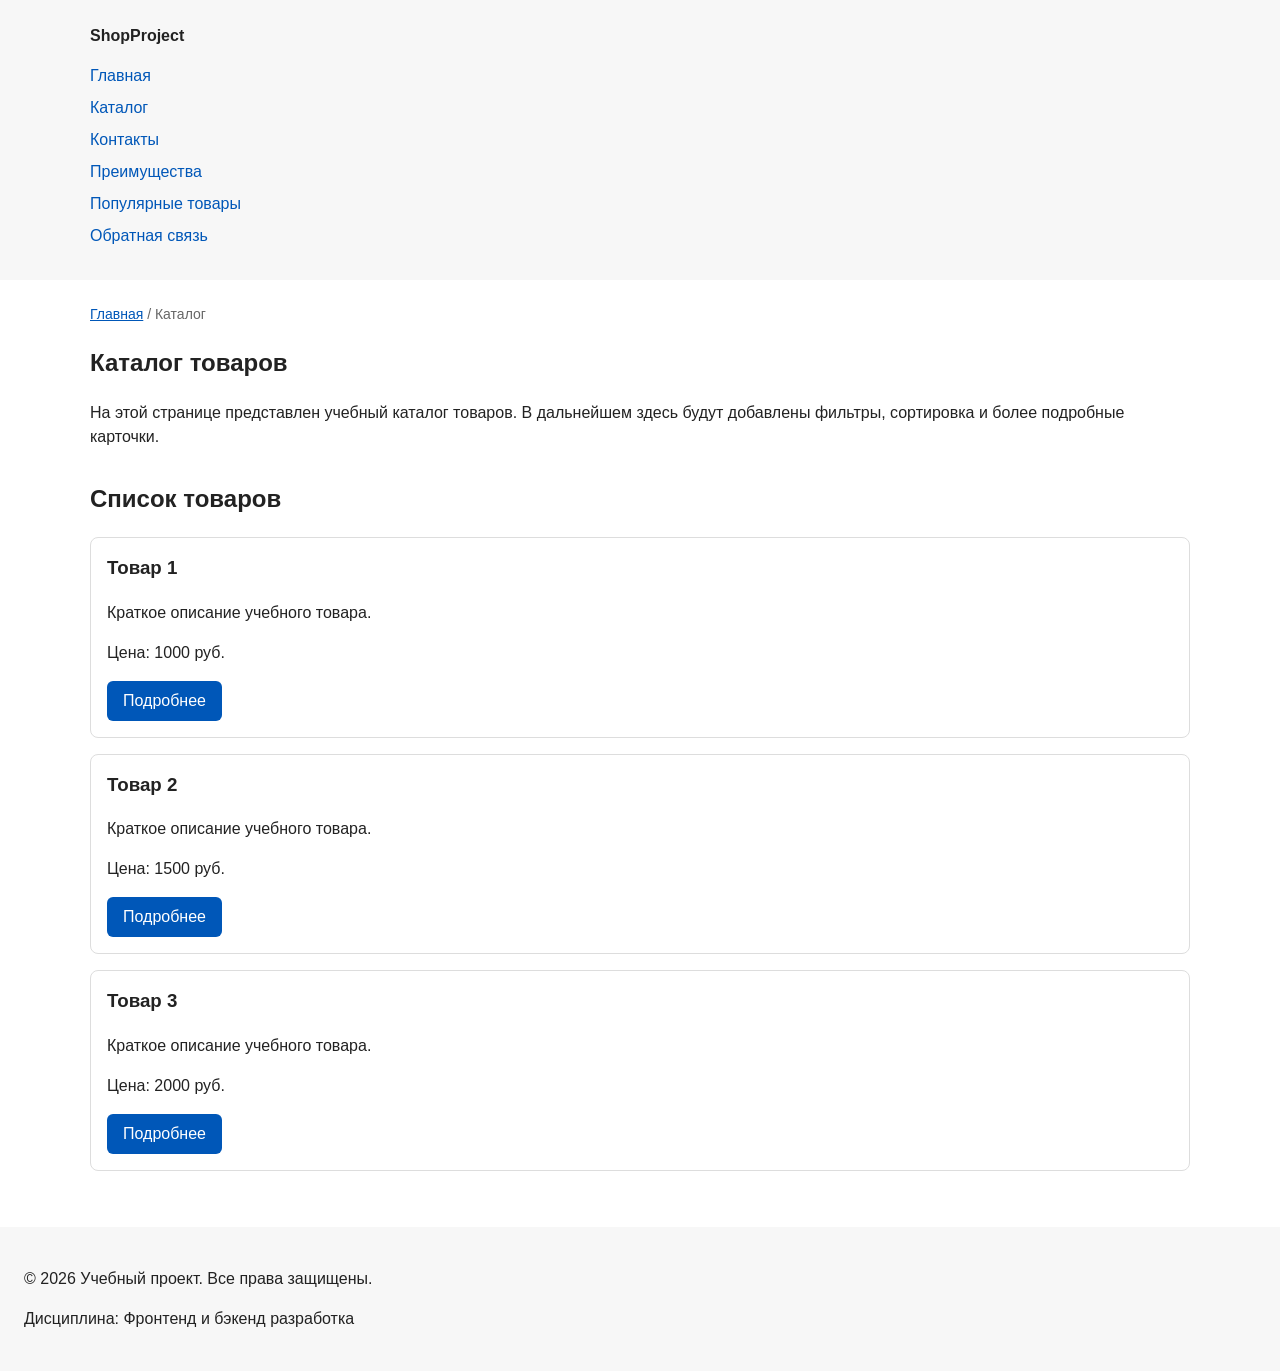
==== catalog.html @ 3d471da5 "fix: add catalog, contacts pages and breadcrumb styles" ====
<!DOCTYPE html>
<html lang="ru">
<head>
  <meta charset="UTF-8">
  <meta name="viewport" content="width=device-width, initial-scale=1.0">
  <meta name="description" content="Каталог товаров учебного интернет-магазина.">
  <title>Каталог товаров — Учебный интернет-магазин</title>
  <link rel="stylesheet" href="css/style.css">
</head>
<body>

  <header>
    <div class="site-header">
      <a class="site-logo" href="index.html">ShopProject</a>

      <nav class="site-nav" aria-label="Основная навигация">
        <ul class="site-nav__list">
          <li><a href="index.html">Главная</a></li>
          <li><a href="catalog.html">Каталог</a></li>
          <li><a href="contacts.html">Контакты</a></li>
          <li><a href="index.html#advantages">Преимущества</a></li>
          <li><a href="index.html#popular">Популярные товары</a></li>
          <li><a href="index.html#contacts">Обратная связь</a></li>
        </ul>
      </nav>
    </div>
  </header>

  <main>
    <!-- Хлебные крошки: путь от главной до текущей страницы -->
    <nav class="breadcrumbs" aria-label="Хлебные крошки">
      <a href="index.html">Главная</a>
      <span>Каталог</span>
    </nav>

    <section class="section">
      <h1>Каталог товаров</h1>
      <p>
        На этой странице представлен учебный каталог товаров.
        В дальнейшем здесь будут добавлены фильтры, сортировка и более
        подробные карточки.
      </p>
    </section>

    <section class="section">
      <h2>Список товаров</h2>

      <article class="product-card">
        <h3>Товар 1</h3>
        <p>Краткое описание учебного товара.</p>
        <p>Цена: 1000 руб.</p>
        <a class="button" href="index.html#popular">Подробнее</a>
      </article>

      <article class="product-card">
        <h3>Товар 2</h3>
        <p>Краткое описание учебного товара.</p>
        <p>Цена: 1500 руб.</p>
        <a class="button" href="index.html#popular">Подробнее</a>
      </article>

      <article class="product-card">
        <h3>Товар 3</h3>
        <p>Краткое описание учебного товара.</p>
        <p>Цена: 2000 руб.</p>
        <a class="button" href="index.html#popular">Подробнее</a>
      </article>
    </section>
  </main>

  <footer>
    <p>&copy; 2026 Учебный проект. Все права защищены.</p>
    <p>Дисциплина: Фронтенд и бэкенд разработка</p>
  </footer>

</body>
</html>
---- css/style.css ----
/* ===============================
   1. Переменные проекта
   =============================== */

/*
  :root — корневой элемент страницы (html).
  Здесь храним все значения, которые повторяются в проекте.
  Чтобы поменять, например, основной цвет сайта,
  достаточно изменить одну строку здесь.
*/
:root {
  /* Основные цвета проекта */
  --color-bg: #ffffff;
  --color-text: #222222;
  --color-muted: #666666;
  --color-primary: #0057b8;
  --color-primary-dark: #003f86;
  --color-border: #dddddd;
  --color-surface: #f7f7f7;
  --color-surface-accent: #eef5ff;
  --color-danger: #b00020;
  --color-success: #168a2f;
  --color-success-bg: #eefaf0;
  --color-white: #ffffff;

  /* Отступы */
  --space-xs: 4px;
  --space-sm: 8px;
  --space-md: 16px;
  --space-lg: 24px;
  --space-xl: 32px;

  /* Скругления */
  --radius-sm: 6px;
  --radius-md: 8px;
  --radius-lg: 12px;

  /* Размеры */
  --container-width: 1100px;
}


/* ===============================
   2. Базовые стили
   =============================== */

/*
  Плавная прокрутка при переходе по якорным ссылкам.
*/
html {
  scroll-behavior: smooth;
}

/*
  border-box: width включает content, padding и border.
*/
* {
  box-sizing: border-box;
}

/*
  Убираем стандартный отступ браузера у body
  и задаём общие стили текста через переменные.
*/
body {
  margin: 0;
  font-family: Arial, sans-serif;
  line-height: 1.5;
  color: var(--color-text);
  background-color: var(--color-bg);
}

/*
  Внутренние отступы для основных областей страницы.
*/
header,
main,
footer {
  padding: var(--space-lg);
}

/*
  Шапка и подвал — нейтральный фон.
*/
header {
  background-color: var(--color-surface);
}

footer {
  background-color: var(--color-surface);
}


/* ===============================
   3. Общие элементы интерфейса
   =============================== */

/*
  Ссылки: базовый цвет, наведение и видимый фокус с клавиатуры.
*/
a {
  color: var(--color-primary);
}

a:hover {
  color: var(--color-primary-dark);
}

a:focus-visible {
  outline: 2px solid var(--color-primary);
  outline-offset: 3px;
}

/*
  :target — элемент, к которому перешли по якорю (например, #popular).
  Пунктирная рамка показывает, куда именно попал пользователь.
*/
:target {
  outline: 2px dashed var(--color-primary);
  outline-offset: 4px;
}

/*
  Кнопка. Класс .button можно повесить и на <a>, и на <button>.
*/
.button {
  display: inline-block;
  padding: var(--space-sm) var(--space-md);
  color: var(--color-white);
  background-color: var(--color-primary);
  text-decoration: none;
  border: none;
  border-radius: var(--radius-sm);
  font: inherit;
  cursor: pointer;
}

/*
  При наведении затемняем фон.
  color повторяем специально: иначе правило a:hover
  перекрасило бы текст ссылки-кнопки в тёмно-синий.
*/
.button:hover {
  color: var(--color-white);
  background-color: var(--color-primary-dark);
}

.button:focus-visible {
  outline: 2px solid var(--color-primary);
  outline-offset: 3px;
}

/*
  Отключённая кнопка: приглушённая, курсор «запрещено».
*/
.button:disabled,
button:disabled {
  opacity: 0.6;
  cursor: not-allowed;
}


/* ===============================
   4. Компоненты страницы
   =============================== */

/* --- Шапка и навигация --- */

/*
  Ограничиваем ширину содержимого шапки и центрируем его.
*/
.site-header {
  max-width: var(--container-width);
  margin: 0 auto;
}

/*
  Текстовый логотип.
*/
.site-logo {
  font-weight: bold;
  text-decoration: none;
  color: var(--color-text);
}

/*
  Убираем стандартные отступы и маркеры списка навигации.
*/
.site-nav__list {
  padding: 0;
  margin: var(--space-md) 0 0;
  list-style: none;
}

/*
  Расстояние между пунктами меню.
*/
.site-nav__list li {
  margin-bottom: var(--space-sm);
}

/*
  Ссылки меню.
*/
.site-nav__list a {
  color: var(--color-primary);
  text-decoration: none;
}

/*
  При наведении подчёркиваем ссылку меню.
*/
.site-nav__list a:hover {
  text-decoration: underline;
}

/* --- Хлебные крошки --- */

/*
  Дополнительная навигация: показывает путь «Главная / Каталог».
*/
.breadcrumbs {
  max-width: var(--container-width);
  margin: 0 auto var(--space-md);
  font-size: 14px;
  color: var(--color-muted);
}

.breadcrumbs a {
  color: var(--color-primary);
}

/*
  Перед названием текущей страницы выводим разделитель « / ».
*/
.breadcrumbs span::before {
  content: " / ";
  color: var(--color-muted);
}

/* --- Hero и секции --- */

/*
  Hero-блок — первый крупный блок страницы.
*/
.hero {
  max-width: var(--container-width);
  margin: 0 auto var(--space-xl);
  padding: var(--space-xl) var(--space-lg);
  background-color: var(--color-surface-accent);
  border-radius: var(--radius-lg);
}

/*
  Общий класс для разделов страницы.
*/
.section {
  max-width: var(--container-width);
  margin: 0 auto var(--space-xl);
}

.section h2 {
  margin-top: 0;
}

/* --- Карточки товаров --- */

/*
  Карточка товара — самостоятельный блок.
*/
.product-card {
  margin-bottom: var(--space-md);
  padding: var(--space-md);
  border: 1px solid var(--color-border);
  border-radius: var(--radius-md);
  background-color: var(--color-bg);
}

/*
  При наведении подсвечиваем рамку карточки.
*/
.product-card:hover {
  border-color: var(--color-primary);
}

.product-card h3 {
  margin-top: 0;
}

/* --- Дополнительный блок --- */

.aside-info {
  max-width: var(--container-width);
  margin: 0 auto var(--space-xl);
  padding: var(--space-md);
  border-left: 4px solid var(--color-primary);
  background-color: var(--color-surface);
}


/* ===============================
   5. Форма и модальное окно
   =============================== */

/*
  Модальное окно.
*/
.order-dialog {
  width: min(100% - 32px, 560px);
  padding: var(--space-lg);
  border: none;
  border-radius: var(--radius-lg);
}

/*
  Затемнение фона за модальным окном.
*/
.order-dialog::backdrop {
  background-color: rgba(0, 0, 0, 0.5);
}

/*
  Блок одного поля формы.
*/
.form-field {
  margin-bottom: var(--space-md);
}

.form-field label {
  display: block;
  margin-bottom: var(--space-xs);
}

/*
  Основные поля формы.
*/
.form-field input,
.form-field select,
.form-field textarea {
  width: 100%;
  padding: 10px 12px;
  border: 1px solid var(--color-border);
  border-radius: var(--radius-sm);
  font: inherit;
}

/*
  Checkbox не должен занимать всю ширину.
*/
.form-field input[type="checkbox"] {
  width: auto;
}

/*
  Подсказка под полем.
*/
.form-field small {
  display: block;
  margin-top: var(--space-xs);
  color: var(--color-muted);
}

/*
  Наведение на поле формы.
*/
.form-field input:hover,
.form-field select:hover,
.form-field textarea:hover {
  border-color: var(--color-primary);
}

/*
  Видимый фокус для клавиатурной навигации.
*/
.form-field input:focus-visible,
.form-field select:focus-visible,
.form-field textarea:focus-visible,
.form-actions button:focus-visible {
  outline: 2px solid var(--color-primary);
  outline-offset: 3px;
}

/*
  Подсветка ошибочных полей.
  Атрибут aria-invalid добавляет JavaScript из практики №3.
  Селектор начинается с .form-field, чтобы он был «сильнее»
  правила .form-field input, которое задаёт обычную серую рамку.
*/
.form-field [aria-invalid="true"] {
  border-color: var(--color-danger);
}

/*
  Кнопки формы.
*/
.form-actions {
  display: flex;
  gap: var(--space-md);
  margin-top: var(--space-lg);
}

/*
  Общий вид кнопок формы: обводка в основном цвете.
*/
.form-actions button {
  padding: var(--space-sm) var(--space-md);
  color: var(--color-primary);
  background-color: var(--color-white);
  border: 1px solid var(--color-primary);
  border-radius: var(--radius-sm);
  font: inherit;
  cursor: pointer;
}

.form-actions button:hover {
  background-color: var(--color-surface-accent);
}

/*
  Главная кнопка «Отправить заявку» — залитая.
*/
.form-actions button[type="submit"] {
  color: var(--color-white);
  background-color: var(--color-primary);
}

.form-actions button[type="submit"]:hover {
  background-color: var(--color-primary-dark);
}

/*
  Сообщение об успешной отправке.
*/
.success-message {
  max-width: var(--container-width);
  margin: var(--space-lg) auto;
  padding: var(--space-md);
  border-left: 4px solid var(--color-success);
  background-color: var(--color-success-bg);
}
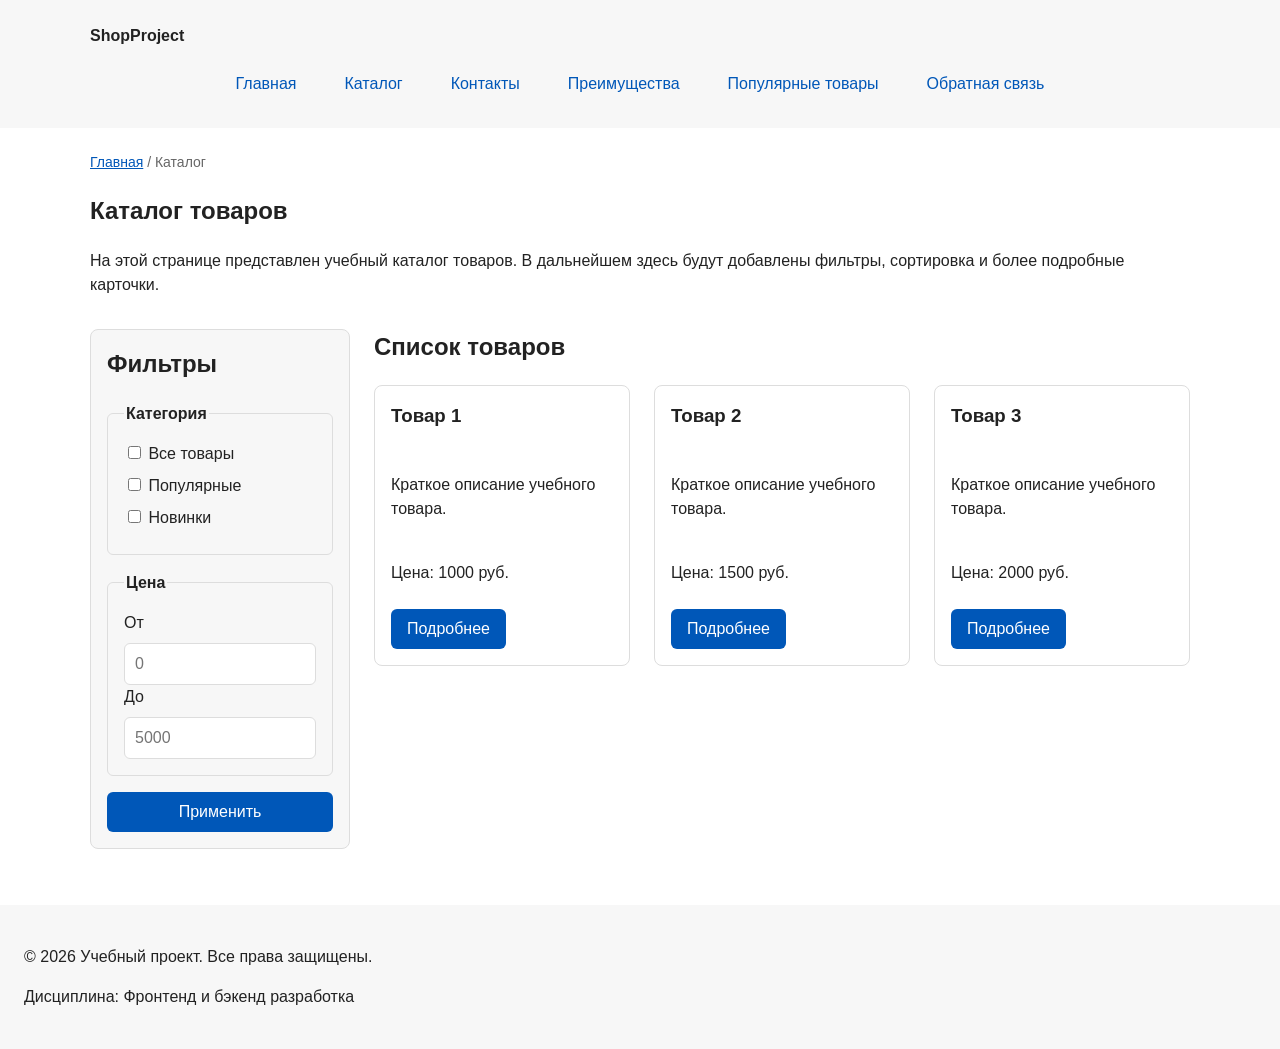
==== commit 6184e10f: "feat: add flex navigation and grid catalog layout" ====
--- a/catalog.html
+++ b/catalog.html
@@ -42,29 +42,66 @@
       </p>
     </section>
 
-    <section class="section">
-      <h2>Список товаров</h2>
+    <!-- Сетка страницы каталога: фильтры слева, товары справа -->
+    <section class="catalog-layout">
+      <aside class="catalog-filters">
+        <h2>Фильтры</h2>
 
-      <article class="product-card">
-        <h3>Товар 1</h3>
-        <p>Краткое описание учебного товара.</p>
-        <p>Цена: 1000 руб.</p>
-        <a class="button" href="index.html#popular">Подробнее</a>
-      </article>
+        <form class="filters-form" action="#" method="get">
+          <fieldset>
+            <legend>Категория</legend>
+            <label>
+              <input type="checkbox" name="category" value="all">
+              Все товары
+            </label>
+            <label>
+              <input type="checkbox" name="category" value="popular">
+              Популярные
+            </label>
+            <label>
+              <input type="checkbox" name="category" value="new">
+              Новинки
+            </label>
+          </fieldset>
 
-      <article class="product-card">
-        <h3>Товар 2</h3>
-        <p>Краткое описание учебного товара.</p>
-        <p>Цена: 1500 руб.</p>
-        <a class="button" href="index.html#popular">Подробнее</a>
-      </article>
+          <fieldset>
+            <legend>Цена</legend>
+            <label for="price-from">От</label>
+            <input id="price-from" name="price-from" type="number" min="0" placeholder="0">
+            <label for="price-to">До</label>
+            <input id="price-to" name="price-to" type="number" min="0" placeholder="5000">
+          </fieldset>
 
-      <article class="product-card">
-        <h3>Товар 3</h3>
-        <p>Краткое описание учебного товара.</p>
-        <p>Цена: 2000 руб.</p>
-        <a class="button" href="index.html#popular">Подробнее</a>
-      </article>
+          <button class="button" type="submit">Применить</button>
+        </form>
+      </aside>
+
+      <section class="catalog-products">
+        <h2>Список товаров</h2>
+
+        <div class="products-grid">
+          <article class="product-card">
+            <h3>Товар 1</h3>
+            <p>Краткое описание учебного товара.</p>
+            <p>Цена: 1000 руб.</p>
+            <a class="button" href="index.html#popular">Подробнее</a>
+          </article>
+
+          <article class="product-card">
+            <h3>Товар 2</h3>
+            <p>Краткое описание учебного товара.</p>
+            <p>Цена: 1500 руб.</p>
+            <a class="button" href="index.html#popular">Подробнее</a>
+          </article>
+
+          <article class="product-card">
+            <h3>Товар 3</h3>
+            <p>Краткое описание учебного товара.</p>
+            <p>Цена: 2000 руб.</p>
+            <a class="button" href="index.html#popular">Подробнее</a>
+          </article>
+        </div>
+      </section>
     </section>
   </main>
 
--- a/css/style.css
+++ b/css/style.css
@@ -184,34 +184,42 @@
 }
 
 /*
-  Убираем стандартные отступы и маркеры списка навигации.
+  Меню — flex-контейнер: пункты выстраиваются в строку.
+  flex-wrap: wrap — если пункты не помещаются, они переносятся.
+  justify-content: center — выравнивание по центру по горизонтали.
+  align-items: center — выравнивание по центру по вертикали.
+  gap — одинаковое расстояние между пунктами.
 */
 .site-nav__list {
+  display: flex;
+  flex-wrap: wrap;
+  justify-content: center;
+  align-items: center;
+  gap: var(--space-md);
   padding: 0;
   margin: var(--space-md) 0 0;
   list-style: none;
 }
 
 /*
-  Расстояние между пунктами меню.
-*/
-.site-nav__list li {
-  margin-bottom: var(--space-sm);
-}
-
-/*
   Ссылки меню.
+  inline-block позволяет задать ссылке внутренние отступы,
+  поэтому кликабельная область становится больше.
 */
 .site-nav__list a {
+  display: inline-block;
+  padding: var(--space-sm) var(--space-md);
   color: var(--color-primary);
   text-decoration: none;
-}
-
-/*
-  При наведении подчёркиваем ссылку меню.
+  border-radius: var(--radius-sm);
+}
+
+/*
+  При наведении ссылка «заливается» основным цветом.
 */
 .site-nav__list a:hover {
-  text-decoration: underline;
+  color: var(--color-white);
+  background-color: var(--color-primary);
 }
 
 /* --- Хлебные крошки --- */
@@ -266,10 +274,27 @@
 /* --- Карточки товаров --- */
 
 /*
+  Сетка карточек товаров.
+  repeat(3, 1fr) — три колонки одинаковой ширины.
+  gap — расстояние между карточками и по горизонтали, и по вертикали.
+*/
+.products-grid {
+  display: grid;
+  grid-template-columns: repeat(3, 1fr);
+  gap: var(--space-lg);
+}
+
+/*
   Карточка товара — самостоятельный блок.
+  Внутри неё Flexbox в колонку: заголовок, описание, цена, кнопка
+  идут сверху вниз с одинаковым расстоянием gap.
+  margin-bottom: 0 — отступы между карточками теперь задаёт gap сетки.
 */
 .product-card {
-  margin-bottom: var(--space-md);
+  display: flex;
+  flex-direction: column;
+  gap: var(--space-sm);
+  margin-bottom: 0;
   padding: var(--space-md);
   border: 1px solid var(--color-border);
   border-radius: var(--radius-md);
@@ -285,6 +310,97 @@
 
 .product-card h3 {
   margin-top: 0;
+}
+
+/*
+  margin-top: auto прижимает кнопку к низу карточки,
+  поэтому кнопки во всех карточках стоят на одной линии.
+  align-self: flex-start — кнопка не растягивается на всю ширину.
+*/
+.product-card .button {
+  margin-top: auto;
+  align-self: flex-start;
+}
+
+/* --- Страница каталога: фильтры + товары --- */
+
+/*
+  Сетка страницы каталога из двух колонок:
+  260px под фильтры и 1fr (всё остальное место) под товары.
+  grid-template-areas даёт колонкам имена filters и products.
+*/
+.catalog-layout {
+  max-width: var(--container-width);
+  margin: 0 auto var(--space-xl);
+  display: grid;
+  grid-template-columns: 260px 1fr;
+  grid-template-areas: "filters products";
+  gap: var(--space-lg);
+}
+
+/*
+  Боковой блок фильтров ставим в область filters.
+*/
+.catalog-filters {
+  grid-area: filters;
+  padding: var(--space-md);
+  border: 1px solid var(--color-border);
+  border-radius: var(--radius-md);
+  background-color: var(--color-surface);
+}
+
+/*
+  Список товаров ставим в область products.
+*/
+.catalog-products {
+  grid-area: products;
+}
+
+/*
+  Убираем лишний верхний отступ у заголовков колонок каталога,
+  чтобы «Фильтры» и «Список товаров» стояли на одной высоте.
+*/
+.catalog-filters h2,
+.catalog-products h2 {
+  margin-top: 0;
+}
+
+/*
+  Форма фильтров: группы полей друг под другом с расстоянием gap.
+*/
+.filters-form {
+  display: grid;
+  gap: var(--space-md);
+}
+
+/*
+  fieldset — рамка вокруг группы связанных полей.
+*/
+.filters-form fieldset {
+  margin: 0;
+  padding: var(--space-md);
+  border: 1px solid var(--color-border);
+  border-radius: var(--radius-sm);
+}
+
+/*
+  legend — заголовок группы полей.
+*/
+.filters-form legend {
+  font-weight: 700;
+}
+
+.filters-form label {
+  display: block;
+  margin-bottom: var(--space-sm);
+}
+
+.filters-form input[type="number"] {
+  width: 100%;
+  padding: 8px 10px;
+  border: 1px solid var(--color-border);
+  border-radius: var(--radius-sm);
+  font: inherit;
 }
 
 /* --- Дополнительный блок --- */
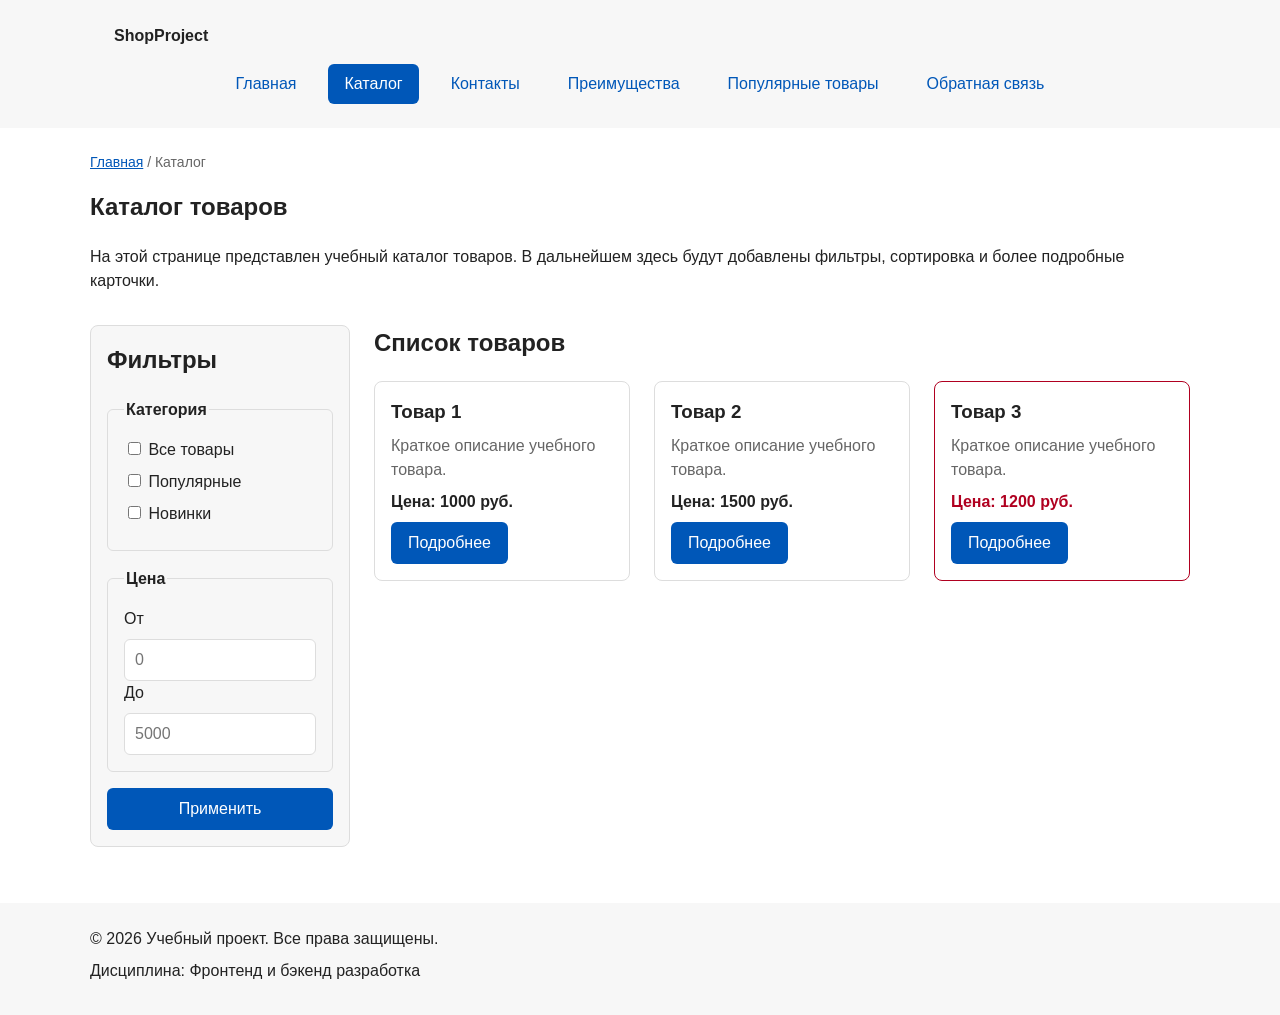
==== commit 3da6d4a8: "refactor: apply BEM naming to CSS classes" ====
--- a/catalog.html
+++ b/catalog.html
@@ -9,18 +9,18 @@
 </head>
 <body>
 
-  <header>
-    <div class="site-header">
-      <a class="site-logo" href="index.html">ShopProject</a>
+  <header class="site-header">
+    <div class="site-header__inner">
+      <a class="site-header__logo" href="index.html">ShopProject</a>
 
       <nav class="site-nav" aria-label="Основная навигация">
         <ul class="site-nav__list">
-          <li><a href="index.html">Главная</a></li>
-          <li><a href="catalog.html">Каталог</a></li>
-          <li><a href="contacts.html">Контакты</a></li>
-          <li><a href="index.html#advantages">Преимущества</a></li>
-          <li><a href="index.html#popular">Популярные товары</a></li>
-          <li><a href="index.html#contacts">Обратная связь</a></li>
+          <li class="site-nav__item"><a class="site-nav__link" href="index.html">Главная</a></li>
+          <li class="site-nav__item"><a class="site-nav__link site-nav__link--active" href="catalog.html" aria-current="page">Каталог</a></li>
+          <li class="site-nav__item"><a class="site-nav__link" href="contacts.html">Контакты</a></li>
+          <li class="site-nav__item"><a class="site-nav__link" href="index.html#advantages">Преимущества</a></li>
+          <li class="site-nav__item"><a class="site-nav__link" href="index.html#popular">Популярные товары</a></li>
+          <li class="site-nav__item"><a class="site-nav__link" href="index.html#contacts">Обратная связь</a></li>
         </ul>
       </nav>
     </div>
@@ -29,13 +29,13 @@
   <main>
     <!-- Хлебные крошки: путь от главной до текущей страницы -->
     <nav class="breadcrumbs" aria-label="Хлебные крошки">
-      <a href="index.html">Главная</a>
-      <span>Каталог</span>
+      <a class="breadcrumbs__link" href="index.html">Главная</a>
+      <span class="breadcrumbs__current">Каталог</span>
     </nav>
 
     <section class="section">
-      <h1>Каталог товаров</h1>
-      <p>
+      <h1 class="section__title">Каталог товаров</h1>
+      <p class="section__text">
         На этой странице представлен учебный каталог товаров.
         В дальнейшем здесь будут добавлены фильтры, сортировка и более
         подробные карточки.
@@ -45,70 +45,71 @@
     <!-- Сетка страницы каталога: фильтры слева, товары справа -->
     <section class="catalog-layout">
       <aside class="catalog-filters">
-        <h2>Фильтры</h2>
+        <h2 class="catalog-filters__title">Фильтры</h2>
 
         <form class="filters-form" action="#" method="get">
-          <fieldset>
-            <legend>Категория</legend>
-            <label>
+          <fieldset class="filters-form__group">
+            <legend class="filters-form__legend">Категория</legend>
+            <label class="filters-form__label">
               <input type="checkbox" name="category" value="all">
               Все товары
             </label>
-            <label>
+            <label class="filters-form__label">
               <input type="checkbox" name="category" value="popular">
               Популярные
             </label>
-            <label>
+            <label class="filters-form__label">
               <input type="checkbox" name="category" value="new">
               Новинки
             </label>
           </fieldset>
 
-          <fieldset>
-            <legend>Цена</legend>
-            <label for="price-from">От</label>
-            <input id="price-from" name="price-from" type="number" min="0" placeholder="0">
-            <label for="price-to">До</label>
-            <input id="price-to" name="price-to" type="number" min="0" placeholder="5000">
+          <fieldset class="filters-form__group">
+            <legend class="filters-form__legend">Цена</legend>
+            <label class="filters-form__label" for="price-from">От</label>
+            <input class="filters-form__input" id="price-from" name="price-from" type="number" min="0" placeholder="0">
+            <label class="filters-form__label" for="price-to">До</label>
+            <input class="filters-form__input" id="price-to" name="price-to" type="number" min="0" placeholder="5000">
           </fieldset>
 
-          <button class="button" type="submit">Применить</button>
+          <button class="button button--primary" type="submit">Применить</button>
         </form>
       </aside>
 
       <section class="catalog-products">
-        <h2>Список товаров</h2>
+        <h2 class="catalog-products__title">Список товаров</h2>
 
         <div class="products-grid">
           <article class="product-card">
-            <h3>Товар 1</h3>
-            <p>Краткое описание учебного товара.</p>
-            <p>Цена: 1000 руб.</p>
-            <a class="button" href="index.html#popular">Подробнее</a>
+            <h3 class="product-card__title">Товар 1</h3>
+            <p class="product-card__description">Краткое описание учебного товара.</p>
+            <p class="product-card__price">Цена: 1000 руб.</p>
+            <a class="button button--primary product-card__button" href="index.html#popular">Подробнее</a>
           </article>
 
           <article class="product-card">
-            <h3>Товар 2</h3>
-            <p>Краткое описание учебного товара.</p>
-            <p>Цена: 1500 руб.</p>
-            <a class="button" href="index.html#popular">Подробнее</a>
+            <h3 class="product-card__title">Товар 2</h3>
+            <p class="product-card__description">Краткое описание учебного товара.</p>
+            <p class="product-card__price">Цена: 1500 руб.</p>
+            <a class="button button--primary product-card__button" href="index.html#popular">Подробнее</a>
           </article>
 
-          <article class="product-card">
-            <h3>Товар 3</h3>
-            <p>Краткое описание учебного товара.</p>
-            <p>Цена: 2000 руб.</p>
-            <a class="button" href="index.html#popular">Подробнее</a>
+          <article class="product-card product-card--discount">
+            <h3 class="product-card__title">Товар 3</h3>
+            <p class="product-card__description">Краткое описание учебного товара.</p>
+            <p class="product-card__price">Цена: 1200 руб.</p>
+            <a class="button button--primary product-card__button" href="index.html#popular">Подробнее</a>
           </article>
         </div>
       </section>
     </section>
   </main>
 
-  <footer>
-    <p>&copy; 2026 Учебный проект. Все права защищены.</p>
-    <p>Дисциплина: Фронтенд и бэкенд разработка</p>
+  <!-- Подвал сайта -->
+  <footer class="site-footer">
+    <p class="site-footer__text">&copy; 2026 Учебный проект. Все права защищены.</p>
+    <p class="site-footer__text">Дисциплина: Фронтенд и бэкенд разработка</p>
   </footer>
 
 </body>
-</html>+</html>
--- a/css/style.css
+++ b/css/style.css
@@ -5,8 +5,6 @@
 /*
   :root — корневой элемент страницы (html).
   Здесь храним все значения, которые повторяются в проекте.
-  Чтобы поменять, например, основной цвет сайта,
-  достаточно изменить одну строку здесь.
 */
 :root {
   /* Основные цвета проекта */
@@ -45,23 +43,20 @@
    =============================== */
 
 /*
-  Плавная прокрутка при переходе по якорным ссылкам.
+  Базовые стили задаются по тегам — это нормально:
+  они описывают поведение всей страницы, а не конкретного блока.
 */
+
+/* Плавная прокрутка при переходе по якорным ссылкам. */
 html {
   scroll-behavior: smooth;
 }
 
-/*
-  border-box: width включает content, padding и border.
-*/
+/* border-box: width включает content, padding и border. */
 * {
   box-sizing: border-box;
 }
 
-/*
-  Убираем стандартный отступ браузера у body
-  и задаём общие стили текста через переменные.
-*/
 body {
   margin: 0;
   font-family: Arial, sans-serif;
@@ -70,34 +65,12 @@
   background-color: var(--color-bg);
 }
 
-/*
-  Внутренние отступы для основных областей страницы.
-*/
-header,
-main,
-footer {
+/* Внутренние отступы основной области страницы. */
+main {
   padding: var(--space-lg);
 }
 
-/*
-  Шапка и подвал — нейтральный фон.
-*/
-header {
-  background-color: var(--color-surface);
-}
-
-footer {
-  background-color: var(--color-surface);
-}
-
-
-/* ===============================
-   3. Общие элементы интерфейса
-   =============================== */
-
-/*
-  Ссылки: базовый цвет, наведение и видимый фокус с клавиатуры.
-*/
+/* Ссылки по умолчанию. */
 a {
   color: var(--color-primary);
 }
@@ -113,36 +86,29 @@
 
 /*
   :target — элемент, к которому перешли по якорю (например, #popular).
-  Пунктирная рамка показывает, куда именно попал пользователь.
 */
 :target {
   outline: 2px dashed var(--color-primary);
   outline-offset: 4px;
 }
 
+
+/* ===============================
+   3. Блок button
+   =============================== */
+
 /*
-  Кнопка. Класс .button можно повесить и на <a>, и на <button>.
+  button — самостоятельный блок кнопки.
+  Здесь только общая форма; цвета задают модификаторы.
 */
 .button {
   display: inline-block;
   padding: var(--space-sm) var(--space-md);
-  color: var(--color-white);
-  background-color: var(--color-primary);
-  text-decoration: none;
-  border: none;
+  border: 1px solid transparent;
   border-radius: var(--radius-sm);
   font: inherit;
+  text-decoration: none;
   cursor: pointer;
-}
-
-/*
-  При наведении затемняем фон.
-  color повторяем специально: иначе правило a:hover
-  перекрасило бы текст ссылки-кнопки в тёмно-синий.
-*/
-.button:hover {
-  color: var(--color-white);
-  background-color: var(--color-primary-dark);
 }
 
 .button:focus-visible {
@@ -150,46 +116,67 @@
   outline-offset: 3px;
 }
 
+/* Модификатор: основная (залитая) кнопка. */
+.button--primary {
+  color: var(--color-white);
+  background-color: var(--color-primary);
+}
+
 /*
-  Отключённая кнопка: приглушённая, курсор «запрещено».
+  color повторяем: иначе у ссылок-кнопок правило a:hover
+  перекрасило бы текст в тёмно-синий.
 */
+.button--primary:hover {
+  color: var(--color-white);
+  background-color: var(--color-primary-dark);
+}
+
+/* Модификатор: второстепенная кнопка с обводкой. */
+.button--secondary {
+  color: var(--color-primary);
+  background-color: transparent;
+  border-color: var(--color-primary);
+}
+
+.button--secondary:hover {
+  color: var(--color-white);
+  background-color: var(--color-primary);
+}
+
+/* Отключённая кнопка: атрибут disabled или модификатор. */
 .button:disabled,
-button:disabled {
+.button--disabled {
   opacity: 0.6;
   cursor: not-allowed;
 }
 
 
 /* ===============================
-   4. Компоненты страницы
-   =============================== */
-
-/* --- Шапка и навигация --- */
-
-/*
-  Ограничиваем ширину содержимого шапки и центрируем его.
-*/
+   4. Шапка, навигация, подвал
+   =============================== */
+
+/* --- Блок site-header --- */
+
 .site-header {
+  background-color: var(--color-surface);
+}
+
+/* Внутренний контейнер: ограничивает ширину и центрирует содержимое. */
+.site-header__inner {
   max-width: var(--container-width);
   margin: 0 auto;
-}
-
-/*
-  Текстовый логотип.
-*/
-.site-logo {
-  font-weight: bold;
+  padding: var(--space-lg);
+}
+
+.site-header__logo {
+  font-weight: 700;
+  color: var(--color-text);
   text-decoration: none;
-  color: var(--color-text);
-}
-
-/*
-  Меню — flex-контейнер: пункты выстраиваются в строку.
-  flex-wrap: wrap — если пункты не помещаются, они переносятся.
-  justify-content: center — выравнивание по центру по горизонтали.
-  align-items: center — выравнивание по центру по вертикали.
-  gap — одинаковое расстояние между пунктами.
-*/
+}
+
+/* --- Блок site-nav --- */
+
+/* Меню — flex-контейнер: пункты в строку, с переносом, по центру. */
 .site-nav__list {
   display: flex;
   flex-wrap: wrap;
@@ -201,12 +188,7 @@
   list-style: none;
 }
 
-/*
-  Ссылки меню.
-  inline-block позволяет задать ссылке внутренние отступы,
-  поэтому кликабельная область становится больше.
-*/
-.site-nav__list a {
+.site-nav__link {
   display: inline-block;
   padding: var(--space-sm) var(--space-md);
   color: var(--color-primary);
@@ -214,19 +196,24 @@
   border-radius: var(--radius-sm);
 }
 
-/*
-  При наведении ссылка «заливается» основным цветом.
-*/
-.site-nav__list a:hover {
+.site-nav__link:hover {
   color: var(--color-white);
   background-color: var(--color-primary);
 }
 
-/* --- Хлебные крошки --- */
-
-/*
-  Дополнительная навигация: показывает путь «Главная / Каталог».
-*/
+.site-nav__link:focus-visible {
+  outline: 2px solid var(--color-primary);
+  outline-offset: 3px;
+}
+
+/* Модификатор: пункт меню текущей страницы. */
+.site-nav__link--active {
+  color: var(--color-white);
+  background-color: var(--color-primary);
+}
+
+/* --- Блок breadcrumbs --- */
+
 .breadcrumbs {
   max-width: var(--container-width);
   margin: 0 auto var(--space-md);
@@ -234,23 +221,35 @@
   color: var(--color-muted);
 }
 
-.breadcrumbs a {
+.breadcrumbs__link {
   color: var(--color-primary);
 }
 
-/*
-  Перед названием текущей страницы выводим разделитель « / ».
-*/
-.breadcrumbs span::before {
+/* Разделитель « / » перед названием текущей страницы. */
+.breadcrumbs__current::before {
   content: " / ";
   color: var(--color-muted);
 }
 
-/* --- Hero и секции --- */
-
-/*
-  Hero-блок — первый крупный блок страницы.
-*/
+/* --- Блок site-footer --- */
+
+.site-footer {
+  padding: var(--space-lg);
+  background-color: var(--color-surface);
+}
+
+.site-footer__text {
+  max-width: var(--container-width);
+  margin: 0 auto var(--space-sm);
+}
+
+
+/* ===============================
+   5. Разделы страницы
+   =============================== */
+
+/* --- Блок hero --- */
+
 .hero {
   max-width: var(--container-width);
   margin: 0 auto var(--space-xl);
@@ -259,76 +258,138 @@
   border-radius: var(--radius-lg);
 }
 
-/*
-  Общий класс для разделов страницы.
-*/
+.hero__title {
+  margin-top: 0;
+}
+
+.hero__text {
+  margin: 0 0 var(--space-lg);
+}
+
+/* --- Блок section (универсальный раздел) --- */
+
 .section {
   max-width: var(--container-width);
   margin: 0 auto var(--space-xl);
 }
 
-.section h2 {
+.section__title {
   margin-top: 0;
 }
 
-/* --- Карточки товаров --- */
-
-/*
-  Сетка карточек товаров.
-  repeat(3, 1fr) — три колонки одинаковой ширины.
-  gap — расстояние между карточками и по горизонтали, и по вертикали.
-*/
+.section__text {
+  margin: 0 0 var(--space-md);
+}
+
+/* --- Блок advantages-list --- */
+
+.advantages-list {
+  margin: 0;
+  padding-left: var(--space-lg);
+}
+
+.advantages-list__item {
+  margin-bottom: var(--space-xs);
+}
+
+/* --- Блок contact-list --- */
+
+.contact-list {
+  margin: 0;
+  padding-left: var(--space-lg);
+}
+
+.contact-list__item {
+  margin-bottom: var(--space-xs);
+}
+
+/* --- Блок aside-info --- */
+
+.aside-info {
+  max-width: var(--container-width);
+  margin: 0 auto var(--space-xl);
+  padding: var(--space-md);
+  border-left: 4px solid var(--color-primary);
+  background-color: var(--color-surface);
+}
+
+.aside-info__title {
+  margin-top: 0;
+}
+
+.aside-info__text {
+  margin: 0;
+}
+
+
+/* ===============================
+   6. Товары и каталог
+   =============================== */
+
+/* --- Блок products-grid: отвечает только за расположение карточек --- */
+
 .products-grid {
   display: grid;
   grid-template-columns: repeat(3, 1fr);
   gap: var(--space-lg);
 }
 
-/*
-  Карточка товара — самостоятельный блок.
-  Внутри неё Flexbox в колонку: заголовок, описание, цена, кнопка
-  идут сверху вниз с одинаковым расстоянием gap.
-  margin-bottom: 0 — отступы между карточками теперь задаёт gap сетки.
-*/
+/* --- Блок product-card --- */
+
+/* Карточка — flex-колонка: элементы сверху вниз с расстоянием gap. */
 .product-card {
   display: flex;
   flex-direction: column;
   gap: var(--space-sm);
-  margin-bottom: 0;
   padding: var(--space-md);
   border: 1px solid var(--color-border);
   border-radius: var(--radius-md);
   background-color: var(--color-bg);
 }
 
-/*
-  При наведении подсвечиваем рамку карточки.
-*/
 .product-card:hover {
   border-color: var(--color-primary);
 }
 
-.product-card h3 {
-  margin-top: 0;
-}
-
-/*
-  margin-top: auto прижимает кнопку к низу карточки,
-  поэтому кнопки во всех карточках стоят на одной линии.
-  align-self: flex-start — кнопка не растягивается на всю ширину.
-*/
-.product-card .button {
+/* Модификатор: выделенная карточка (например, хит продаж). */
+.product-card--featured {
+  border-color: var(--color-primary);
+  background-color: var(--color-surface-accent);
+}
+
+/* Модификатор: карточка товара со скидкой. */
+.product-card--discount {
+  border-color: var(--color-danger);
+}
+
+.product-card__title {
+  margin: 0;
+  color: var(--color-text);
+}
+
+.product-card__description {
+  margin: 0;
+  color: var(--color-muted);
+}
+
+.product-card__price {
+  margin: 0;
+  font-weight: 700;
+}
+
+/* Цена в карточке со скидкой — красным. */
+.product-card--discount .product-card__price {
+  color: var(--color-danger);
+}
+
+/* Кнопка прижата к низу карточки и не растягивается на всю ширину. */
+.product-card__button {
   margin-top: auto;
   align-self: flex-start;
 }
 
-/* --- Страница каталога: фильтры + товары --- */
-
-/*
-  Сетка страницы каталога из двух колонок:
-  260px под фильтры и 1fr (всё остальное место) под товары.
-  grid-template-areas даёт колонкам имена filters и products.
-*/
+/* --- Блок catalog-layout: сетка «фильтры + товары» --- */
+
 .catalog-layout {
   max-width: var(--container-width);
   margin: 0 auto var(--space-xl);
@@ -338,9 +399,8 @@
   gap: var(--space-lg);
 }
 
-/*
-  Боковой блок фильтров ставим в область filters.
-*/
+/* --- Блок catalog-filters --- */
+
 .catalog-filters {
   grid-area: filters;
   padding: var(--space-md);
@@ -349,53 +409,44 @@
   background-color: var(--color-surface);
 }
 
-/*
-  Список товаров ставим в область products.
-*/
+.catalog-filters__title {
+  margin-top: 0;
+}
+
+/* --- Блок catalog-products --- */
+
 .catalog-products {
   grid-area: products;
 }
 
-/*
-  Убираем лишний верхний отступ у заголовков колонок каталога,
-  чтобы «Фильтры» и «Список товаров» стояли на одной высоте.
-*/
-.catalog-filters h2,
-.catalog-products h2 {
+.catalog-products__title {
   margin-top: 0;
 }
 
-/*
-  Форма фильтров: группы полей друг под другом с расстоянием gap.
-*/
+/* --- Блок filters-form --- */
+
 .filters-form {
   display: grid;
   gap: var(--space-md);
 }
 
-/*
-  fieldset — рамка вокруг группы связанных полей.
-*/
-.filters-form fieldset {
+.filters-form__group {
   margin: 0;
   padding: var(--space-md);
   border: 1px solid var(--color-border);
   border-radius: var(--radius-sm);
 }
 
-/*
-  legend — заголовок группы полей.
-*/
-.filters-form legend {
+.filters-form__legend {
   font-weight: 700;
 }
 
-.filters-form label {
+.filters-form__label {
   display: block;
   margin-bottom: var(--space-sm);
 }
 
-.filters-form input[type="number"] {
+.filters-form__input {
   width: 100%;
   padding: 8px 10px;
   border: 1px solid var(--color-border);
@@ -403,24 +454,13 @@
   font: inherit;
 }
 
-/* --- Дополнительный блок --- */
-
-.aside-info {
-  max-width: var(--container-width);
-  margin: 0 auto var(--space-xl);
-  padding: var(--space-md);
-  border-left: 4px solid var(--color-primary);
-  background-color: var(--color-surface);
-}
-
-
-/* ===============================
-   5. Форма и модальное окно
-   =============================== */
-
-/*
-  Модальное окно.
-*/
+
+/* ===============================
+   7. Модальное окно и форма заявки
+   =============================== */
+
+/* --- Блок order-dialog --- */
+
 .order-dialog {
   width: min(100% - 32px, 560px);
   padding: var(--space-lg);
@@ -428,31 +468,29 @@
   border-radius: var(--radius-lg);
 }
 
-/*
-  Затемнение фона за модальным окном.
-*/
+/* Затемнение фона за модальным окном. */
 .order-dialog::backdrop {
   background-color: rgba(0, 0, 0, 0.5);
 }
 
-/*
-  Блок одного поля формы.
-*/
-.form-field {
+.order-dialog__title {
+  margin-top: 0;
+}
+
+/* --- Блок order-form --- */
+
+.order-form__field {
   margin-bottom: var(--space-md);
 }
 
-.form-field label {
+.order-form__label {
   display: block;
   margin-bottom: var(--space-xs);
 }
 
-/*
-  Основные поля формы.
-*/
-.form-field input,
-.form-field select,
-.form-field textarea {
+.order-form__input,
+.order-form__select,
+.order-form__textarea {
   width: 100%;
   padding: 10px 12px;
   border: 1px solid var(--color-border);
@@ -460,97 +498,64 @@
   font: inherit;
 }
 
+.order-form__input:hover,
+.order-form__select:hover,
+.order-form__textarea:hover {
+  border-color: var(--color-primary);
+}
+
+.order-form__input:focus-visible,
+.order-form__select:focus-visible,
+.order-form__textarea:focus-visible,
+.order-form__checkbox:focus-visible {
+  outline: 2px solid var(--color-primary);
+  outline-offset: 3px;
+}
+
 /*
-  Checkbox не должен занимать всю ширину.
+  Подсветка ошибочных полей.
+  Атрибут aria-invalid добавляет JavaScript из практики №3.
+  Правило стоит после :hover, поэтому красная рамка
+  не пропадает при наведении мыши.
 */
-.form-field input[type="checkbox"] {
-  width: auto;
-}
-
-/*
-  Подсказка под полем.
-*/
-.form-field small {
+.order-form__input[aria-invalid="true"],
+.order-form__select[aria-invalid="true"],
+.order-form__textarea[aria-invalid="true"] {
+  border-color: var(--color-danger);
+}
+
+/* Неотмеченный обязательный чекбокс согласия — красная обводка. */
+.order-form__checkbox[aria-invalid="true"] {
+  outline: 2px solid var(--color-danger);
+  outline-offset: 2px;
+}
+
+/* Подсказка под полем. */
+.order-form__hint {
   display: block;
   margin-top: var(--space-xs);
   color: var(--color-muted);
 }
 
-/*
-  Наведение на поле формы.
-*/
-.form-field input:hover,
-.form-field select:hover,
-.form-field textarea:hover {
-  border-color: var(--color-primary);
-}
-
-/*
-  Видимый фокус для клавиатурной навигации.
-*/
-.form-field input:focus-visible,
-.form-field select:focus-visible,
-.form-field textarea:focus-visible,
-.form-actions button:focus-visible {
-  outline: 2px solid var(--color-primary);
-  outline-offset: 3px;
-}
-
-/*
-  Подсветка ошибочных полей.
-  Атрибут aria-invalid добавляет JavaScript из практики №3.
-  Селектор начинается с .form-field, чтобы он был «сильнее»
-  правила .form-field input, которое задаёт обычную серую рамку.
-*/
-.form-field [aria-invalid="true"] {
-  border-color: var(--color-danger);
-}
-
-/*
-  Кнопки формы.
-*/
-.form-actions {
+.order-form__checkbox-label {
+  display: flex;
+  align-items: center;
+  gap: var(--space-sm);
+  cursor: pointer;
+}
+
+.order-form__actions {
   display: flex;
   gap: var(--space-md);
   margin-top: var(--space-lg);
 }
 
-/*
-  Общий вид кнопок формы: обводка в основном цвете.
-*/
-.form-actions button {
-  padding: var(--space-sm) var(--space-md);
-  color: var(--color-primary);
-  background-color: var(--color-white);
-  border: 1px solid var(--color-primary);
-  border-radius: var(--radius-sm);
-  font: inherit;
-  cursor: pointer;
-}
-
-.form-actions button:hover {
-  background-color: var(--color-surface-accent);
-}
-
-/*
-  Главная кнопка «Отправить заявку» — залитая.
-*/
-.form-actions button[type="submit"] {
-  color: var(--color-white);
-  background-color: var(--color-primary);
-}
-
-.form-actions button[type="submit"]:hover {
-  background-color: var(--color-primary-dark);
-}
-
-/*
-  Сообщение об успешной отправке.
-*/
+/* --- Блок success-message --- */
+
 .success-message {
   max-width: var(--container-width);
   margin: var(--space-lg) auto;
   padding: var(--space-md);
   border-left: 4px solid var(--color-success);
   background-color: var(--color-success-bg);
-}+}
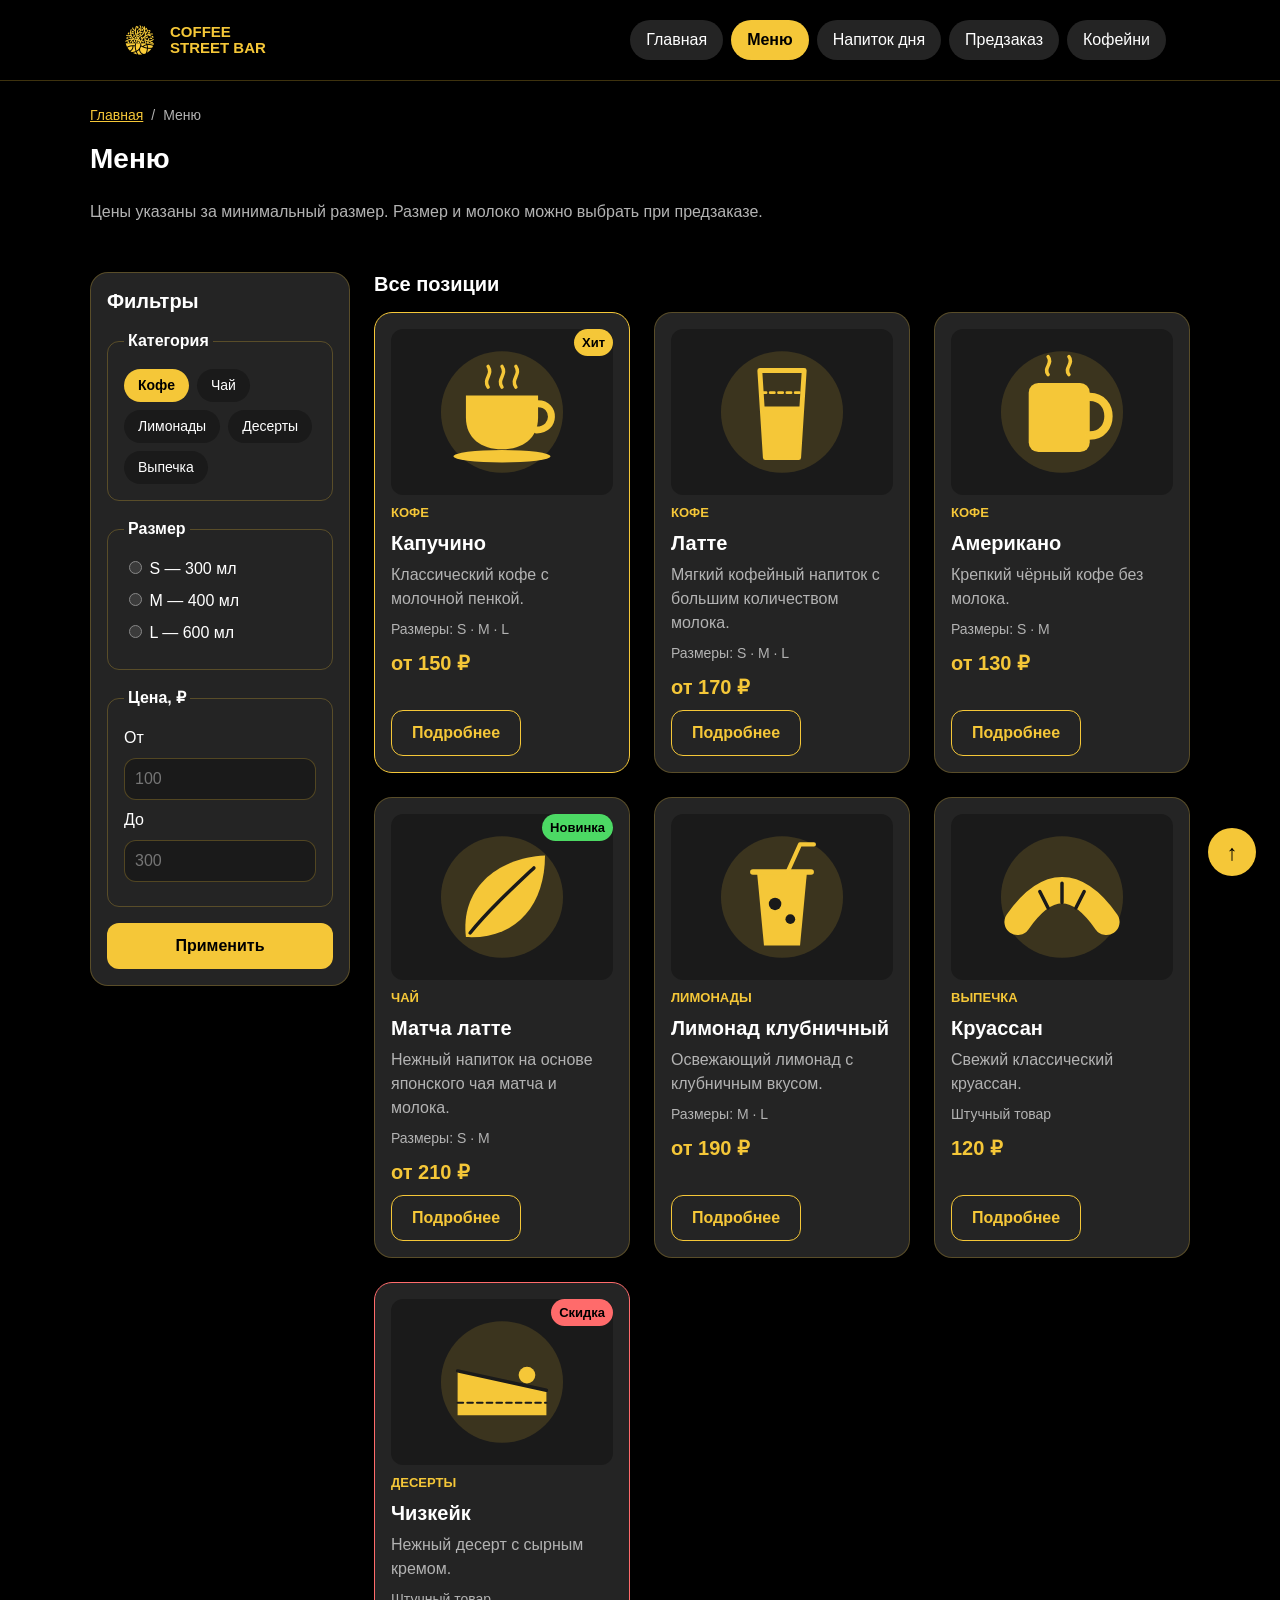
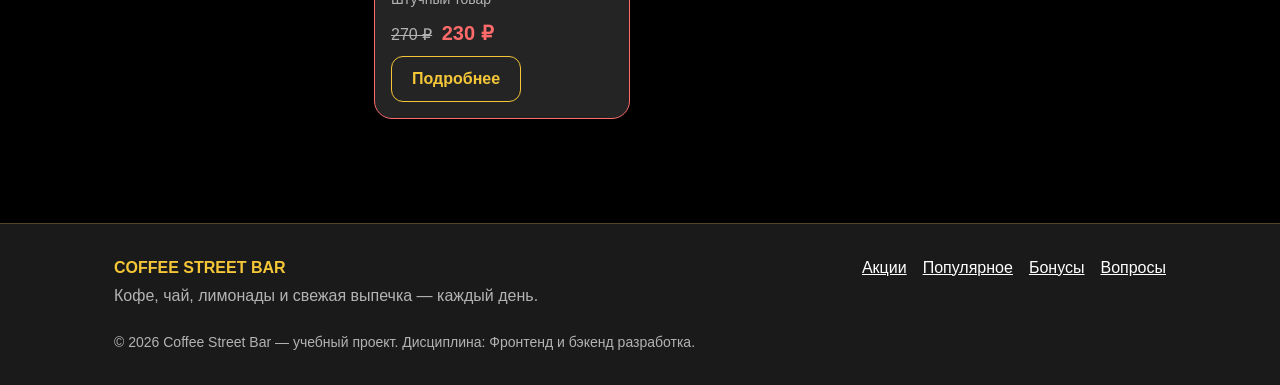
==== commit e03deedf: "feat: complete KR1 coffee shop site" ====
--- a/catalog.html
+++ b/catalog.html
@@ -3,73 +3,81 @@
 <head>
   <meta charset="UTF-8">
   <meta name="viewport" content="width=device-width, initial-scale=1.0">
-  <meta name="description" content="Каталог товаров учебного интернет-магазина.">
-  <title>Каталог товаров — Учебный интернет-магазин</title>
+  <meta name="description" content="Меню кофейни Coffee Street Bar: кофе, чай, лимонады, десерты и выпечка с ценами.">
+  <title>Меню — Coffee Street Bar</title>
+  <link rel="icon" href="images/logo.png" type="image/png">
   <link rel="stylesheet" href="css/style.css">
 </head>
 <body>
 
+  <!-- Шапка: position: sticky — остаётся вверху при прокрутке -->
   <header class="site-header">
     <div class="site-header__inner">
-      <a class="site-header__logo" href="index.html">ShopProject</a>
+      <a class="site-header__logo" href="index.html">
+        <img class="site-header__logo-image" src="images/logo.png" alt="" width="48" height="48">
+        <span class="site-header__logo-text">Coffee<br>Street Bar</span>
+      </a>
 
       <nav class="site-nav" aria-label="Основная навигация">
         <ul class="site-nav__list">
           <li class="site-nav__item"><a class="site-nav__link" href="index.html">Главная</a></li>
-          <li class="site-nav__item"><a class="site-nav__link site-nav__link--active" href="catalog.html" aria-current="page">Каталог</a></li>
-          <li class="site-nav__item"><a class="site-nav__link" href="contacts.html">Контакты</a></li>
-          <li class="site-nav__item"><a class="site-nav__link" href="index.html#advantages">Преимущества</a></li>
-          <li class="site-nav__item"><a class="site-nav__link" href="index.html#popular">Популярные товары</a></li>
-          <li class="site-nav__item"><a class="site-nav__link" href="index.html#contacts">Обратная связь</a></li>
+          <li class="site-nav__item"><a class="site-nav__link site-nav__link--active" href="catalog.html" aria-current="page">Меню</a></li>
+          <li class="site-nav__item"><a class="site-nav__link" href="product.html">Напиток дня</a></li>
+          <li class="site-nav__item"><a class="site-nav__link" href="order.html">Предзаказ</a></li>
+          <li class="site-nav__item"><a class="site-nav__link" href="contacts.html">Кофейни</a></li>
         </ul>
       </nav>
     </div>
   </header>
 
   <main>
-    <!-- Хлебные крошки: путь от главной до текущей страницы -->
+    <!-- Хлебные крошки -->
     <nav class="breadcrumbs" aria-label="Хлебные крошки">
-      <a class="breadcrumbs__link" href="index.html">Главная</a>
-      <span class="breadcrumbs__current">Каталог</span>
+      <ol class="breadcrumbs__list">
+        <li class="breadcrumbs__item"><a class="breadcrumbs__link" href="index.html">Главная</a></li>
+        <li class="breadcrumbs__item"><span class="breadcrumbs__current" aria-current="page">Меню</span></li>
+      </ol>
     </nav>
 
     <section class="section">
-      <h1 class="section__title">Каталог товаров</h1>
+      <h1 class="section__title">Меню</h1>
       <p class="section__text">
-        На этой странице представлен учебный каталог товаров.
-        В дальнейшем здесь будут добавлены фильтры, сортировка и более
-        подробные карточки.
+        Цены указаны за минимальный размер. Размер и молоко можно выбрать при предзаказе.
       </p>
     </section>
 
-    <!-- Сетка страницы каталога: фильтры слева, товары справа -->
+    <!-- Сетка страницы меню: фильтры слева, товары справа -->
     <section class="catalog-layout">
+      <!-- position: sticky — фильтры остаются на экране при прокрутке -->
       <aside class="catalog-filters">
         <h2 class="catalog-filters__title">Фильтры</h2>
 
         <form class="filters-form" action="#" method="get">
           <fieldset class="filters-form__group">
             <legend class="filters-form__legend">Категория</legend>
-            <label class="filters-form__label">
-              <input type="checkbox" name="category" value="all">
-              Все товары
-            </label>
-            <label class="filters-form__label">
-              <input type="checkbox" name="category" value="popular">
-              Популярные
-            </label>
-            <label class="filters-form__label">
-              <input type="checkbox" name="category" value="new">
-              Новинки
-            </label>
+            <!-- Чекбоксы оформлены «таблетками», как категории в приложении -->
+            <div class="filters-form__chips">
+              <label class="filters-form__chip" for="cat-coffee"><input class="filters-form__chip-input" id="cat-coffee" type="checkbox" name="category" value="coffee" checked> Кофе</label>
+              <label class="filters-form__chip" for="cat-tea"><input class="filters-form__chip-input" id="cat-tea" type="checkbox" name="category" value="tea"> Чай</label>
+              <label class="filters-form__chip" for="cat-lemonade"><input class="filters-form__chip-input" id="cat-lemonade" type="checkbox" name="category" value="lemonade"> Лимонады</label>
+              <label class="filters-form__chip" for="cat-dessert"><input class="filters-form__chip-input" id="cat-dessert" type="checkbox" name="category" value="dessert"> Десерты</label>
+              <label class="filters-form__chip" for="cat-bakery"><input class="filters-form__chip-input" id="cat-bakery" type="checkbox" name="category" value="bakery"> Выпечка</label>
+            </div>
           </fieldset>
 
           <fieldset class="filters-form__group">
-            <legend class="filters-form__legend">Цена</legend>
+            <legend class="filters-form__legend">Размер</legend>
+            <label class="filters-form__label" for="filter-size-s"><input id="filter-size-s" type="radio" name="size" value="S"> S — 300 мл</label>
+            <label class="filters-form__label" for="filter-size-m"><input id="filter-size-m" type="radio" name="size" value="M"> M — 400 мл</label>
+            <label class="filters-form__label" for="filter-size-l"><input id="filter-size-l" type="radio" name="size" value="L"> L — 600 мл</label>
+          </fieldset>
+
+          <fieldset class="filters-form__group">
+            <legend class="filters-form__legend">Цена, ₽</legend>
             <label class="filters-form__label" for="price-from">От</label>
-            <input class="filters-form__input" id="price-from" name="price-from" type="number" min="0" placeholder="0">
+            <input class="filters-form__input" id="price-from" name="price-from" type="number" min="0" placeholder="100">
             <label class="filters-form__label" for="price-to">До</label>
-            <input class="filters-form__input" id="price-to" name="price-to" type="number" min="0" placeholder="5000">
+            <input class="filters-form__input" id="price-to" name="price-to" type="number" min="0" placeholder="300">
           </fieldset>
 
           <button class="button button--primary" type="submit">Применить</button>
@@ -77,28 +85,80 @@
       </aside>
 
       <section class="catalog-products">
-        <h2 class="catalog-products__title">Список товаров</h2>
+        <h2 class="catalog-products__title">Все позиции</h2>
 
         <div class="products-grid">
-          <article class="product-card">
-            <h3 class="product-card__title">Товар 1</h3>
-            <p class="product-card__description">Краткое описание учебного товара.</p>
-            <p class="product-card__price">Цена: 1000 руб.</p>
-            <a class="button button--primary product-card__button" href="index.html#popular">Подробнее</a>
+          <article class="product-card product-card--featured">
+            <span class="product-card__badge product-card__badge--hit">Хит</span>
+            <img class="product-card__image" src="images/cappuccino.svg" alt="Капучино" width="320" height="240">
+            <p class="product-card__category">Кофе</p>
+            <h3 class="product-card__title">Капучино</h3>
+            <p class="product-card__description">Классический кофе с молочной пенкой.</p>
+            <p class="product-card__meta">Размеры: S · M · L</p>
+            <p class="product-card__price">от 150 ₽</p>
+            <a class="button button--secondary product-card__button" href="product.html">Подробнее</a>
           </article>
 
           <article class="product-card">
-            <h3 class="product-card__title">Товар 2</h3>
-            <p class="product-card__description">Краткое описание учебного товара.</p>
-            <p class="product-card__price">Цена: 1500 руб.</p>
-            <a class="button button--primary product-card__button" href="index.html#popular">Подробнее</a>
+            <img class="product-card__image" src="images/latte.svg" alt="Латте" width="320" height="240">
+            <p class="product-card__category">Кофе</p>
+            <h3 class="product-card__title">Латте</h3>
+            <p class="product-card__description">Мягкий кофейный напиток с большим количеством молока.</p>
+            <p class="product-card__meta">Размеры: S · M · L</p>
+            <p class="product-card__price">от 170 ₽</p>
+            <a class="button button--secondary product-card__button" href="product.html">Подробнее</a>
+          </article>
+
+          <article class="product-card">
+            <img class="product-card__image" src="images/americano.svg" alt="Американо" width="320" height="240">
+            <p class="product-card__category">Кофе</p>
+            <h3 class="product-card__title">Американо</h3>
+            <p class="product-card__description">Крепкий чёрный кофе без молока.</p>
+            <p class="product-card__meta">Размеры: S · M</p>
+            <p class="product-card__price">от 130 ₽</p>
+            <a class="button button--secondary product-card__button" href="product.html">Подробнее</a>
+          </article>
+
+          <article class="product-card">
+            <span class="product-card__badge product-card__badge--new">Новинка</span>
+            <img class="product-card__image" src="images/matcha.svg" alt="Матча латте" width="320" height="240">
+            <p class="product-card__category">Чай</p>
+            <h3 class="product-card__title">Матча латте</h3>
+            <p class="product-card__description">Нежный напиток на основе японского чая матча и молока.</p>
+            <p class="product-card__meta">Размеры: S · M</p>
+            <p class="product-card__price">от 210 ₽</p>
+            <a class="button button--secondary product-card__button" href="product.html">Подробнее</a>
+          </article>
+
+          <article class="product-card">
+            <img class="product-card__image" src="images/lemonade.svg" alt="Лимонад клубничный" width="320" height="240">
+            <p class="product-card__category">Лимонады</p>
+            <h3 class="product-card__title">Лимонад клубничный</h3>
+            <p class="product-card__description">Освежающий лимонад с клубничным вкусом.</p>
+            <p class="product-card__meta">Размеры: M · L</p>
+            <p class="product-card__price">от 190 ₽</p>
+            <a class="button button--secondary product-card__button" href="product.html">Подробнее</a>
+          </article>
+
+          <article class="product-card">
+            <img class="product-card__image" src="images/croissant.svg" alt="Круассан" width="320" height="240">
+            <p class="product-card__category">Выпечка</p>
+            <h3 class="product-card__title">Круассан</h3>
+            <p class="product-card__description">Свежий классический круассан.</p>
+            <p class="product-card__meta">Штучный товар</p>
+            <p class="product-card__price">120 ₽</p>
+            <a class="button button--secondary product-card__button" href="product.html">Подробнее</a>
           </article>
 
           <article class="product-card product-card--discount">
-            <h3 class="product-card__title">Товар 3</h3>
-            <p class="product-card__description">Краткое описание учебного товара.</p>
-            <p class="product-card__price">Цена: 1200 руб.</p>
-            <a class="button button--primary product-card__button" href="index.html#popular">Подробнее</a>
+            <span class="product-card__badge product-card__badge--sale">Скидка</span>
+            <img class="product-card__image" src="images/cheesecake.svg" alt="Чизкейк" width="320" height="240">
+            <p class="product-card__category">Десерты</p>
+            <h3 class="product-card__title">Чизкейк</h3>
+            <p class="product-card__description">Нежный десерт с сырным кремом.</p>
+            <p class="product-card__meta">Штучный товар</p>
+            <p class="product-card__price"><s class="product-card__old-price">270 ₽</s> 230 ₽</p>
+            <a class="button button--secondary product-card__button" href="product.html">Подробнее</a>
           </article>
         </div>
       </section>
@@ -107,9 +167,27 @@
 
   <!-- Подвал сайта -->
   <footer class="site-footer">
-    <p class="site-footer__text">&copy; 2026 Учебный проект. Все права защищены.</p>
-    <p class="site-footer__text">Дисциплина: Фронтенд и бэкенд разработка</p>
+    <div class="site-footer__inner">
+      <div class="site-footer__about">
+        <p class="site-footer__brand">Coffee Street Bar</p>
+        <p class="site-footer__text">Кофе, чай, лимонады и свежая выпечка — каждый день.</p>
+      </div>
+
+      <nav class="site-footer__nav" aria-label="Разделы главной страницы">
+        <a class="site-footer__link" href="index.html#promos">Акции</a>
+        <a class="site-footer__link" href="index.html#popular">Популярное</a>
+        <a class="site-footer__link" href="index.html#loyalty">Бонусы</a>
+        <a class="site-footer__link" href="index.html#faq">Вопросы</a>
+      </nav>
+
+      <p class="site-footer__copy">
+        &copy; 2026 Coffee Street Bar — учебный проект. Дисциплина: Фронтенд и бэкенд разработка.
+      </p>
+    </div>
   </footer>
+
+  <!-- Кнопка «Наверх»: position: fixed — всегда в правом нижнем углу -->
+  <a class="to-top" href="#" aria-label="Вернуться в начало страницы">↑</a>
 
 </body>
 </html>
--- a/css/style.css
+++ b/css/style.css
@@ -3,23 +3,30 @@
    =============================== */
 
 /*
-  :root — корневой элемент страницы (html).
-  Здесь храним все значения, которые повторяются в проекте.
+  Цвета перенесены из iOS-приложения Coffee Street Bar (AppTheme.swift):
+  чёрный фон, тёмные карточки и жёлтый акцент.
 */
 :root {
-  /* Основные цвета проекта */
-  --color-bg: #ffffff;
-  --color-text: #222222;
-  --color-muted: #666666;
-  --color-primary: #0057b8;
-  --color-primary-dark: #003f86;
-  --color-border: #dddddd;
-  --color-surface: #f7f7f7;
-  --color-surface-accent: #eef5ff;
-  --color-danger: #b00020;
-  --color-success: #168a2f;
-  --color-success-bg: #eefaf0;
-  --color-white: #ffffff;
+  /* Фоны */
+  --color-bg: #000000;              /* AppTheme.background */
+  --color-surface: #1a1a1a;         /* AppTheme.secondaryBackground */
+  --color-card: #242424;            /* AppTheme.cardBackground */
+
+  /* Акцент */
+  --color-primary: #f5c738;         /* AppTheme.accent */
+  --color-primary-dark: #d9a91c;    /* акцент при наведении */
+  --color-primary-soft: rgba(245, 199, 56, 0.15);   /* AppTheme.accentSoft */
+  --color-border: rgba(245, 199, 56, 0.25);         /* обводка карточек */
+
+  /* Текст */
+  --color-text: #ffffff;            /* AppTheme.textPrimary */
+  --color-muted: #b3b3b3;           /* AppTheme.textSecondary (белый 70%) */
+  --color-on-primary: #000000;      /* AppTheme.darkText — текст на жёлтом */
+
+  /* Состояния */
+  --color-danger: #ff6b6b;
+  --color-success: #4cd964;
+  --color-success-bg: rgba(76, 217, 100, 0.12);
 
   /* Отступы */
   --space-xs: 4px;
@@ -27,14 +34,23 @@
   --space-md: 16px;
   --space-lg: 24px;
   --space-xl: 32px;
-
-  /* Скругления */
-  --radius-sm: 6px;
-  --radius-md: 8px;
-  --radius-lg: 12px;
+  --space-2xl: 48px;
+
+  /* Скругления — как в приложении (14–28) */
+  --radius-sm: 12px;
+  --radius-md: 18px;
+  --radius-lg: 24px;
+  --radius-pill: 999px;
+
+  /* Шрифты: системный шрифт, как в iOS */
+  --font-main: -apple-system, BlinkMacSystemFont, "SF Pro Text", "Segoe UI", Roboto, Arial, sans-serif;
 
   /* Размеры */
   --container-width: 1100px;
+  --header-height: 80px;
+
+  /* Тёмная тема для встроенных элементов браузера (календарь, select) */
+  color-scheme: dark;
 }
 
 
@@ -42,12 +58,7 @@
    2. Базовые стили
    =============================== */
 
-/*
-  Базовые стили задаются по тегам — это нормально:
-  они описывают поведение всей страницы, а не конкретного блока.
-*/
-
-/* Плавная прокрутка при переходе по якорным ссылкам. */
+/* Плавная прокрутка к якорям. */
 html {
   scroll-behavior: smooth;
 }
@@ -59,18 +70,27 @@
 
 body {
   margin: 0;
-  font-family: Arial, sans-serif;
+  font-family: var(--font-main);
   line-height: 1.5;
   color: var(--color-text);
   background-color: var(--color-bg);
 }
 
-/* Внутренние отступы основной области страницы. */
 main {
   padding: var(--space-lg);
 }
 
-/* Ссылки по умолчанию. */
+h1,
+h2,
+h3 {
+  line-height: 1.2;
+}
+
+img {
+  max-width: 100%;
+  height: auto;
+}
+
 a {
   color: var(--color-primary);
 }
@@ -85,11 +105,17 @@
 }
 
 /*
-  :target — элемент, к которому перешли по якорю (например, #popular).
+  :target — элемент, к которому перешли по якорю.
+  scroll-margin-top — чтобы липкая шапка не закрывала заголовок раздела.
 */
 :target {
   outline: 2px dashed var(--color-primary);
-  outline-offset: 4px;
+  outline-offset: 6px;
+  border-radius: var(--radius-sm);
+}
+
+[id] {
+  scroll-margin-top: calc(var(--header-height) + var(--space-md));
 }
 
 
@@ -97,18 +123,16 @@
    3. Блок button
    =============================== */
 
-/*
-  button — самостоятельный блок кнопки.
-  Здесь только общая форма; цвета задают модификаторы.
-*/
 .button {
   display: inline-block;
-  padding: var(--space-sm) var(--space-md);
+  padding: 10px 20px;
   border: 1px solid transparent;
   border-radius: var(--radius-sm);
   font: inherit;
+  font-weight: 600;
   text-decoration: none;
   cursor: pointer;
+  transition: background-color 0.2s, color 0.2s;
 }
 
 .button:focus-visible {
@@ -116,22 +140,19 @@
   outline-offset: 3px;
 }
 
-/* Модификатор: основная (залитая) кнопка. */
+/* Модификатор: основная кнопка — жёлтая с чёрным текстом, как в приложении. */
 .button--primary {
-  color: var(--color-white);
+  color: var(--color-on-primary);
   background-color: var(--color-primary);
 }
 
-/*
-  color повторяем: иначе у ссылок-кнопок правило a:hover
-  перекрасило бы текст в тёмно-синий.
-*/
+/* color повторяем, иначе у ссылок-кнопок сработает a:hover. */
 .button--primary:hover {
-  color: var(--color-white);
+  color: var(--color-on-primary);
   background-color: var(--color-primary-dark);
 }
 
-/* Модификатор: второстепенная кнопка с обводкой. */
+/* Модификатор: второстепенная кнопка — прозрачная с жёлтой обводкой. */
 .button--secondary {
   color: var(--color-primary);
   background-color: transparent;
@@ -139,11 +160,10 @@
 }
 
 .button--secondary:hover {
-  color: var(--color-white);
+  color: var(--color-on-primary);
   background-color: var(--color-primary);
 }
 
-/* Отключённая кнопка: атрибут disabled или модификатор. */
 .button:disabled,
 .button--disabled {
   opacity: 0.6;
@@ -157,47 +177,76 @@
 
 /* --- Блок site-header --- */
 
+/*
+  position: sticky — шапка прокручивается вместе со страницей,
+  пока не дойдёт до верха окна, а дальше «прилипает» к нему.
+  z-index: 10 — шапка лежит поверх контента при прокрутке.
+*/
 .site-header {
-  background-color: var(--color-surface);
-}
-
-/* Внутренний контейнер: ограничивает ширину и центрирует содержимое. */
+  position: sticky;
+  top: 0;
+  z-index: 10;
+  background-color: var(--color-bg);
+  border-bottom: 1px solid var(--color-border);
+}
+
+/* Логотип слева, меню справа — Flexbox. */
 .site-header__inner {
   max-width: var(--container-width);
+  min-height: var(--header-height);
   margin: 0 auto;
-  padding: var(--space-lg);
-}
-
-.site-header__logo {
-  font-weight: 700;
-  color: var(--color-text);
-  text-decoration: none;
-}
-
-/* --- Блок site-nav --- */
-
-/* Меню — flex-контейнер: пункты в строку, с переносом, по центру. */
-.site-nav__list {
+  padding: var(--space-sm) var(--space-lg);
   display: flex;
   flex-wrap: wrap;
-  justify-content: center;
+  justify-content: space-between;
   align-items: center;
   gap: var(--space-md);
+}
+
+.site-header__logo {
+  display: flex;
+  align-items: center;
+  gap: var(--space-sm);
+  text-decoration: none;
+}
+
+.site-header__logo-image {
+  border-radius: var(--radius-sm);
+}
+
+/* Название — жирными заглавными буквами, как в AppHeaderView. */
+.site-header__logo-text {
+  font-size: 15px;
+  font-weight: 900;
+  line-height: 1.1;
+  text-transform: uppercase;
+  color: var(--color-primary);
+}
+
+/* --- Блок site-nav --- */
+
+.site-nav__list {
+  display: flex;
+  flex-wrap: wrap;
+  align-items: center;
+  gap: var(--space-sm);
+  margin: 0;
   padding: 0;
-  margin: var(--space-md) 0 0;
   list-style: none;
 }
 
+/* Пункты меню — «таблетки», как категории в MenuView. */
 .site-nav__link {
   display: inline-block;
   padding: var(--space-sm) var(--space-md);
-  color: var(--color-primary);
+  color: var(--color-text);
+  background-color: var(--color-card);
   text-decoration: none;
-  border-radius: var(--radius-sm);
+  border-radius: var(--radius-pill);
 }
 
 .site-nav__link:hover {
-  color: var(--color-white);
+  color: var(--color-on-primary);
   background-color: var(--color-primary);
 }
 
@@ -206,10 +255,11 @@
   outline-offset: 3px;
 }
 
-/* Модификатор: пункт меню текущей страницы. */
+/* Модификатор: текущая страница. */
 .site-nav__link--active {
-  color: var(--color-white);
+  color: var(--color-on-primary);
   background-color: var(--color-primary);
+  font-weight: 600;
 }
 
 /* --- Блок breadcrumbs --- */
@@ -221,26 +271,106 @@
   color: var(--color-muted);
 }
 
+.breadcrumbs__list {
+  display: flex;
+  flex-wrap: wrap;
+  gap: var(--space-sm);
+  margin: 0;
+  padding: 0;
+  list-style: none;
+}
+
+/* Разделитель « / » ставится перед каждым пунктом, кроме первого. */
+.breadcrumbs__item + .breadcrumbs__item::before {
+  content: "/";
+  margin-right: var(--space-sm);
+  color: var(--color-muted);
+}
+
 .breadcrumbs__link {
   color: var(--color-primary);
 }
 
-/* Разделитель « / » перед названием текущей страницы. */
-.breadcrumbs__current::before {
-  content: " / ";
+.breadcrumbs__current {
   color: var(--color-muted);
 }
 
 /* --- Блок site-footer --- */
 
 .site-footer {
-  padding: var(--space-lg);
+  margin-top: var(--space-2xl);
   background-color: var(--color-surface);
+  border-top: 1px solid var(--color-border);
+}
+
+.site-footer__inner {
+  max-width: var(--container-width);
+  margin: 0 auto;
+  padding: var(--space-xl) var(--space-lg);
+  display: grid;
+  grid-template-columns: 1fr auto;
+  gap: var(--space-lg);
+}
+
+.site-footer__brand {
+  margin: 0 0 var(--space-xs);
+  font-weight: 900;
+  text-transform: uppercase;
+  color: var(--color-primary);
 }
 
 .site-footer__text {
-  max-width: var(--container-width);
-  margin: 0 auto var(--space-sm);
+  margin: 0;
+  color: var(--color-muted);
+}
+
+.site-footer__nav {
+  display: flex;
+  flex-wrap: wrap;
+  gap: var(--space-md);
+  align-items: flex-start;
+}
+
+.site-footer__link {
+  color: var(--color-text);
+}
+
+.site-footer__copy {
+  grid-column: 1 / -1;
+  margin: 0;
+  font-size: 14px;
+  color: var(--color-muted);
+}
+
+/* --- Блок to-top: кнопка «Наверх» --- */
+
+/*
+  position: fixed — кнопка закреплена относительно окна браузера
+  и не двигается при прокрутке.
+  z-index: 20 — выше шапки (10), чтобы её ничего не перекрывало.
+*/
+.to-top {
+  position: fixed;
+  right: var(--space-lg);
+  bottom: var(--space-lg);
+  z-index: 20;
+  width: 48px;
+  height: 48px;
+  display: flex;
+  justify-content: center;
+  align-items: center;
+  font-size: 22px;
+  font-weight: 700;
+  color: var(--color-on-primary);
+  background-color: var(--color-primary);
+  border-radius: 50%;
+  text-decoration: none;
+  box-shadow: 0 4px 16px rgba(0, 0, 0, 0.5);
+}
+
+.to-top:hover {
+  color: var(--color-on-primary);
+  background-color: var(--color-primary-dark);
 }
 
 
@@ -248,85 +378,267 @@
    5. Разделы страницы
    =============================== */
 
-/* --- Блок hero --- */
+/* --- Блок hero: Grid «текст + логотип» --- */
 
 .hero {
   max-width: var(--container-width);
-  margin: 0 auto var(--space-xl);
-  padding: var(--space-xl) var(--space-lg);
-  background-color: var(--color-surface-accent);
+  margin: 0 auto var(--space-2xl);
+  padding: var(--space-xl);
+  display: grid;
+  grid-template-columns: 1fr auto;
+  align-items: center;
+  gap: var(--space-xl);
+  background-color: var(--color-card);
+  border: 1px solid var(--color-border);
   border-radius: var(--radius-lg);
 }
 
+.hero__subtitle {
+  margin: 0 0 var(--space-sm);
+  font-weight: 900;
+  text-transform: uppercase;
+  letter-spacing: 1px;
+  color: var(--color-primary);
+}
+
 .hero__title {
-  margin-top: 0;
+  margin: 0 0 var(--space-md);
+  font-size: 44px;
 }
 
 .hero__text {
+  max-width: 560px;
   margin: 0 0 var(--space-lg);
-}
-
-/* --- Блок section (универсальный раздел) --- */
+  font-size: 18px;
+  color: var(--color-muted);
+}
+
+.hero__actions {
+  display: flex;
+  flex-wrap: wrap;
+  gap: var(--space-md);
+}
+
+.hero__image {
+  width: 192px;
+  border-radius: var(--radius-lg);
+}
+
+/* --- Блок section --- */
 
 .section {
   max-width: var(--container-width);
-  margin: 0 auto var(--space-xl);
+  margin: 0 auto var(--space-2xl);
 }
 
 .section__title {
-  margin-top: 0;
+  margin: 0 0 var(--space-lg);
+  font-size: 28px;
 }
 
 .section__text {
-  margin: 0 0 var(--space-md);
-}
-
-/* --- Блок advantages-list --- */
-
-.advantages-list {
-  margin: 0;
-  padding-left: var(--space-lg);
-}
-
-.advantages-list__item {
-  margin-bottom: var(--space-xs);
-}
-
-/* --- Блок contact-list --- */
+  margin: 0 0 var(--space-lg);
+  color: var(--color-muted);
+}
+
+/* --- Блок promo-list: акции, как PromoRowView в приложении --- */
+
+.promo-list {
+  display: grid;
+  grid-template-columns: repeat(3, 1fr);
+  gap: var(--space-md);
+  margin: 0;
+  padding: 0;
+  list-style: none;
+}
+
+.promo-list__item {
+  display: flex;
+  align-items: flex-start;
+  gap: var(--space-md);
+  padding: var(--space-md);
+  background-color: var(--color-card);
+  border: 1px solid var(--color-border);
+  border-radius: var(--radius-md);
+}
+
+/* Жёлтый квадрат с иконкой. */
+.promo-list__icon {
+  flex-shrink: 0;
+  width: 56px;
+  height: 56px;
+  display: flex;
+  justify-content: center;
+  align-items: center;
+  font-size: 24px;
+  color: var(--color-on-primary);
+  background-color: var(--color-primary);
+  border-radius: var(--radius-sm);
+}
+
+.promo-list__title {
+  margin: 0 0 var(--space-xs);
+  font-size: 17px;
+}
+
+.promo-list__text {
+  margin: 0;
+  color: var(--color-muted);
+}
+
+/* --- Блок loyalty: жёлтый баннер, как «Акция дня» --- */
+
+.loyalty {
+  max-width: var(--container-width);
+  margin: 0 auto var(--space-2xl);
+  padding: var(--space-xl);
+  display: grid;
+  grid-template-columns: 1fr auto;
+  align-items: center;
+  gap: var(--space-xl);
+  color: var(--color-on-primary);
+  background-color: var(--color-primary);
+  border-radius: var(--radius-lg);
+}
+
+.loyalty__title {
+  margin: 0 0 var(--space-sm);
+  font-size: 28px;
+}
+
+.loyalty__text {
+  max-width: 600px;
+  margin: 0;
+  color: rgba(0, 0, 0, 0.75);
+}
+
+.loyalty__stats {
+  display: flex;
+  gap: var(--space-md);
+  margin: 0;
+}
+
+/* Мини-карточки, как InfoCardView. */
+.loyalty__stat {
+  min-width: 120px;
+  padding: var(--space-md);
+  text-align: center;
+  color: var(--color-text);
+  background-color: var(--color-bg);
+  border-radius: var(--radius-md);
+}
+
+.loyalty__stat-label {
+  font-size: 13px;
+  color: var(--color-muted);
+}
+
+.loyalty__stat-value {
+  margin: 0;
+  font-size: 28px;
+  font-weight: 700;
+  color: var(--color-primary);
+}
+
+/* --- Блок faq --- */
+
+.faq {
+  display: grid;
+  gap: var(--space-sm);
+}
+
+.faq__item {
+  background-color: var(--color-card);
+  border: 1px solid var(--color-border);
+  border-radius: var(--radius-md);
+}
+
+.faq__question {
+  padding: var(--space-md) var(--space-lg);
+  font-weight: 600;
+  cursor: pointer;
+}
+
+.faq__question:hover {
+  color: var(--color-primary);
+}
+
+.faq__question:focus-visible {
+  outline: 2px solid var(--color-primary);
+  outline-offset: 2px;
+  border-radius: var(--radius-md);
+}
+
+.faq__answer {
+  margin: 0;
+  padding: 0 var(--space-lg) var(--space-md);
+  color: var(--color-muted);
+}
+
+/* --- Блоки shop-list и contact-list --- */
+
+.shop-list {
+  display: grid;
+  grid-template-columns: repeat(2, 1fr);
+  gap: var(--space-md);
+  margin: 0;
+  padding: 0;
+  list-style: none;
+}
+
+/* Карточка кофейни, как CoffeeShopRowView. */
+.shop-list__item {
+  display: flex;
+  align-items: flex-start;
+  gap: var(--space-md);
+  padding: var(--space-lg);
+  background-color: var(--color-card);
+  border: 1px solid var(--color-border);
+  border-radius: var(--radius-md);
+}
+
+.shop-list__icon {
+  font-size: 28px;
+}
+
+.shop-list__address {
+  margin: 0 0 var(--space-xs);
+  font-size: 18px;
+}
+
+.shop-list__hours {
+  margin: 0 0 var(--space-sm);
+  color: var(--color-muted);
+}
+
+.shop-list__link {
+  font-size: 14px;
+}
 
 .contact-list {
-  margin: 0;
-  padding-left: var(--space-lg);
+  display: grid;
+  gap: var(--space-sm);
+  margin: 0 0 var(--space-lg);
+  padding: 0;
+  list-style: none;
 }
 
 .contact-list__item {
-  margin-bottom: var(--space-xs);
-}
-
-/* --- Блок aside-info --- */
-
-.aside-info {
-  max-width: var(--container-width);
-  margin: 0 auto var(--space-xl);
-  padding: var(--space-md);
-  border-left: 4px solid var(--color-primary);
-  background-color: var(--color-surface);
-}
-
-.aside-info__title {
-  margin-top: 0;
-}
-
-.aside-info__text {
-  margin: 0;
+  display: flex;
+  gap: var(--space-md);
+}
+
+.contact-list__label {
+  min-width: 80px;
+  color: var(--color-muted);
 }
 
 
 /* ===============================
-   6. Товары и каталог
+   6. Товары и меню
    =============================== */
 
-/* --- Блок products-grid: отвечает только за расположение карточек --- */
+/* --- Блок products-grid --- */
 
 .products-grid {
   display: grid;
@@ -336,35 +648,84 @@
 
 /* --- Блок product-card --- */
 
-/* Карточка — flex-колонка: элементы сверху вниз с расстоянием gap. */
+/*
+  position: relative — карточка становится точкой отсчёта
+  для бейджа с position: absolute.
+*/
 .product-card {
+  position: relative;
   display: flex;
   flex-direction: column;
   gap: var(--space-sm);
   padding: var(--space-md);
+  background-color: var(--color-card);
   border: 1px solid var(--color-border);
   border-radius: var(--radius-md);
-  background-color: var(--color-bg);
+  transition: border-color 0.2s, transform 0.2s;
 }
 
 .product-card:hover {
   border-color: var(--color-primary);
-}
-
-/* Модификатор: выделенная карточка (например, хит продаж). */
+  transform: translateY(-2px);
+}
+
+/* Модификатор: хит — жёлтая рамка. */
 .product-card--featured {
   border-color: var(--color-primary);
-  background-color: var(--color-surface-accent);
-}
-
-/* Модификатор: карточка товара со скидкой. */
+}
+
+/* Модификатор: товар со скидкой — красная рамка. */
 .product-card--discount {
   border-color: var(--color-danger);
 }
 
+/*
+  Бейдж «Хит» / «Новинка» / «Скидка».
+  position: absolute — бейдж вынут из потока и прижат
+  к правому верхнему углу ближайшего родителя с position: relative.
+*/
+.product-card__badge {
+  position: absolute;
+  top: var(--space-md);
+  right: var(--space-md);
+  z-index: 1;
+  padding: var(--space-xs) var(--space-sm);
+  font-size: 13px;
+  font-weight: 700;
+  border-radius: var(--radius-pill);
+}
+
+.product-card__badge--hit {
+  color: var(--color-on-primary);
+  background-color: var(--color-primary);
+}
+
+.product-card__badge--new {
+  color: var(--color-on-primary);
+  background-color: var(--color-success);
+}
+
+.product-card__badge--sale {
+  color: var(--color-on-primary);
+  background-color: var(--color-danger);
+}
+
+.product-card__image {
+  width: 100%;
+  border-radius: var(--radius-sm);
+}
+
+.product-card__category {
+  margin: 0;
+  font-size: 13px;
+  font-weight: 600;
+  text-transform: uppercase;
+  color: var(--color-primary);
+}
+
 .product-card__title {
   margin: 0;
-  color: var(--color-text);
+  font-size: 20px;
 }
 
 .product-card__description {
@@ -372,23 +733,44 @@
   color: var(--color-muted);
 }
 
+.product-card__meta {
+  margin: 0;
+  font-size: 14px;
+  color: var(--color-muted);
+}
+
 .product-card__price {
   margin: 0;
+  font-size: 20px;
   font-weight: 700;
-}
-
-/* Цена в карточке со скидкой — красным. */
+  color: var(--color-primary);
+}
+
+.product-card__old-price {
+  margin-right: var(--space-xs);
+  font-size: 16px;
+  font-weight: 400;
+  color: var(--color-muted);
+}
+
 .product-card--discount .product-card__price {
   color: var(--color-danger);
 }
 
-/* Кнопка прижата к низу карточки и не растягивается на всю ширину. */
 .product-card__button {
   margin-top: auto;
   align-self: flex-start;
 }
 
-/* --- Блок catalog-layout: сетка «фильтры + товары» --- */
+/* Две кнопки рядом («Заказать» + «Подробнее») — прижаты к низу карточки. */
+.product-card__actions {
+  margin-top: auto;
+  display: flex;
+  flex-wrap: wrap;
+  gap: var(--space-sm);
+}
+
+/* --- Блок catalog-layout --- */
 
 .catalog-layout {
   max-width: var(--container-width);
@@ -396,21 +778,29 @@
   display: grid;
   grid-template-columns: 260px 1fr;
   grid-template-areas: "filters products";
+  align-items: start;
   gap: var(--space-lg);
 }
 
 /* --- Блок catalog-filters --- */
 
+/*
+  position: sticky у фильтров: при прокрутке длинного меню
+  панель остаётся на экране под шапкой.
+*/
 .catalog-filters {
   grid-area: filters;
+  position: sticky;
+  top: calc(var(--header-height) + var(--space-md));
   padding: var(--space-md);
+  background-color: var(--color-card);
   border: 1px solid var(--color-border);
   border-radius: var(--radius-md);
-  background-color: var(--color-surface);
 }
 
 .catalog-filters__title {
-  margin-top: 0;
+  margin: 0 0 var(--space-md);
+  font-size: 20px;
 }
 
 /* --- Блок catalog-products --- */
@@ -420,7 +810,8 @@
 }
 
 .catalog-products__title {
-  margin-top: 0;
+  margin: 0 0 var(--space-md);
+  font-size: 20px;
 }
 
 /* --- Блок filters-form --- */
@@ -438,6 +829,7 @@
 }
 
 .filters-form__legend {
+  padding: 0 var(--space-xs);
   font-weight: 700;
 }
 
@@ -448,10 +840,220 @@
 
 .filters-form__input {
   width: 100%;
+  margin-bottom: var(--space-sm);
   padding: 8px 10px;
+  color: var(--color-text);
+  background-color: var(--color-surface);
   border: 1px solid var(--color-border);
   border-radius: var(--radius-sm);
   font: inherit;
+}
+
+/* Категории — «таблетки». Настоящий чекбокс спрятан визуально, но доступен. */
+.filters-form__chips {
+  display: flex;
+  flex-wrap: wrap;
+  gap: var(--space-sm);
+}
+
+.filters-form__chip {
+  position: relative;
+  padding: 6px 14px;
+  font-size: 14px;
+  background-color: var(--color-surface);
+  border-radius: var(--radius-pill);
+  cursor: pointer;
+}
+
+.filters-form__chip-input {
+  position: absolute;
+  opacity: 0;
+  width: 1px;
+  height: 1px;
+}
+
+/* :has() — подсвечиваем «таблетку», внутри которой отмечен чекбокс. */
+.filters-form__chip:has(.filters-form__chip-input:checked) {
+  color: var(--color-on-primary);
+  background-color: var(--color-primary);
+  font-weight: 600;
+}
+
+.filters-form__chip:has(.filters-form__chip-input:focus-visible) {
+  outline: 2px solid var(--color-primary);
+  outline-offset: 2px;
+}
+
+/* --- Блок product-page: страница товара --- */
+
+.product-page {
+  max-width: var(--container-width);
+  margin: 0 auto var(--space-2xl);
+  display: grid;
+  grid-template-columns: 1fr 1fr;
+  align-items: start;
+  gap: var(--space-xl);
+}
+
+/* Обёртка картинки — точка отсчёта для бейджа. */
+.product-page__media {
+  position: relative;
+}
+
+.product-page__image {
+  width: 100%;
+  border: 1px solid var(--color-border);
+  border-radius: var(--radius-lg);
+}
+
+.product-page__label {
+  margin: 0 0 var(--space-xs);
+  font-weight: 900;
+  text-transform: uppercase;
+  color: var(--color-primary);
+}
+
+.product-page__title {
+  margin: 0 0 var(--space-md);
+  font-size: 40px;
+}
+
+.product-page__description {
+  margin: 0 0 var(--space-lg);
+  color: var(--color-muted);
+}
+
+.product-page__price {
+  margin: var(--space-lg) 0;
+  font-size: 32px;
+  font-weight: 700;
+  color: var(--color-primary);
+}
+
+.product-page__actions {
+  display: flex;
+  flex-wrap: wrap;
+  gap: var(--space-md);
+}
+
+/* Плашка-примечание, как noticeBlock в ProductDetailView. */
+.product-page__notice {
+  margin: var(--space-lg) 0 0;
+  padding: var(--space-md);
+  font-size: 14px;
+  color: var(--color-muted);
+  background-color: var(--color-card);
+  border: 1px solid var(--color-border);
+  border-radius: var(--radius-md);
+}
+
+/* --- Блок size-picker: выбор размера S / M / L --- */
+
+.size-picker {
+  margin: 0;
+  padding: 0;
+  display: grid;
+  grid-template-columns: repeat(3, 1fr);
+  gap: var(--space-sm);
+  border: none;
+}
+
+.size-picker__legend {
+  margin-bottom: var(--space-sm);
+  padding: 0;
+  font-weight: 600;
+}
+
+.size-picker__option {
+  position: relative;
+  padding: var(--space-md);
+  display: flex;
+  flex-direction: column;
+  align-items: center;
+  background-color: var(--color-card);
+  border: 1px solid var(--color-border);
+  border-radius: var(--radius-md);
+  cursor: pointer;
+}
+
+.size-picker__input {
+  position: absolute;
+  opacity: 0;
+}
+
+.size-picker__name {
+  font-size: 20px;
+  font-weight: 700;
+}
+
+.size-picker__volume {
+  font-size: 13px;
+}
+
+/* Выбранный размер — жёлтый, как в приложении. */
+.size-picker__option:has(.size-picker__input:checked) {
+  color: var(--color-on-primary);
+  background-color: var(--color-primary);
+  border-color: var(--color-primary);
+}
+
+.size-picker__option:has(.size-picker__input:focus-visible) {
+  outline: 2px solid var(--color-primary);
+  outline-offset: 3px;
+}
+
+/* --- Блок spec-table: таблицы характеристик --- */
+
+.spec-table {
+  width: 100%;
+  border-collapse: separate;
+  border-spacing: 0;
+  overflow: hidden;
+  border: 1px solid var(--color-border);
+  border-radius: var(--radius-md);
+}
+
+.spec-table__caption {
+  margin-bottom: var(--space-md);
+  font-size: 22px;
+  font-weight: 700;
+  text-align: left;
+}
+
+.spec-table__head {
+  padding: var(--space-md);
+  text-align: left;
+  color: var(--color-on-primary);
+  background-color: var(--color-primary);
+}
+
+.spec-table__row-head,
+.spec-table__cell {
+  padding: var(--space-md);
+  text-align: left;
+  border-top: 1px solid var(--color-border);
+}
+
+.spec-table__row-head {
+  font-weight: 600;
+  color: var(--color-primary);
+}
+
+.spec-table__cell {
+  color: var(--color-text);
+}
+
+/* «Зебра» — чередование цвета строк. */
+.spec-table__row:nth-child(odd) {
+  background-color: var(--color-card);
+}
+
+.spec-table__row:nth-child(even) {
+  background-color: var(--color-surface);
+}
+
+.spec-table__row:hover {
+  background-color: var(--color-primary-soft);
 }
 
 
@@ -464,20 +1066,55 @@
 .order-dialog {
   width: min(100% - 32px, 560px);
   padding: var(--space-lg);
-  border: none;
+  color: var(--color-text);
+  background-color: var(--color-card);
+  border: 1px solid var(--color-primary);
   border-radius: var(--radius-lg);
 }
 
-/* Затемнение фона за модальным окном. */
 .order-dialog::backdrop {
-  background-color: rgba(0, 0, 0, 0.5);
+  background-color: rgba(0, 0, 0, 0.75);
 }
 
 .order-dialog__title {
   margin-top: 0;
 }
 
+/* --- Блок order-page: страница предзаказа --- */
+
+.order-page {
+  max-width: 720px;
+}
+
 /* --- Блок order-form --- */
+
+/* Модификатор формы на отдельной странице — в карточке. */
+.order-form--page {
+  padding: var(--space-lg);
+  background-color: var(--color-card);
+  border: 1px solid var(--color-border);
+  border-radius: var(--radius-lg);
+}
+
+.order-form__group {
+  margin: 0 0 var(--space-lg);
+  padding: var(--space-md) var(--space-md) 0;
+  border: 1px solid var(--color-border);
+  border-radius: var(--radius-md);
+}
+
+.order-form__legend {
+  padding: 0 var(--space-xs);
+  font-weight: 700;
+  color: var(--color-primary);
+}
+
+/* Два поля в строку — Grid. */
+.order-form__row {
+  display: grid;
+  grid-template-columns: 1fr 1fr;
+  gap: var(--space-md);
+}
 
 .order-form__field {
   margin-bottom: var(--space-md);
@@ -493,9 +1130,16 @@
 .order-form__textarea {
   width: 100%;
   padding: 10px 12px;
+  color: var(--color-text);
+  background-color: var(--color-surface);
   border: 1px solid var(--color-border);
   border-radius: var(--radius-sm);
   font: inherit;
+}
+
+.order-form__input::placeholder,
+.order-form__textarea::placeholder {
+  color: #808080;
 }
 
 .order-form__input:hover,
@@ -513,10 +1157,8 @@
 }
 
 /*
-  Подсветка ошибочных полей.
-  Атрибут aria-invalid добавляет JavaScript из практики №3.
-  Правило стоит после :hover, поэтому красная рамка
-  не пропадает при наведении мыши.
+  Подсветка ошибочных полей (aria-invalid ставит JavaScript).
+  Правило стоит после :hover, поэтому красная рамка не пропадает при наведении.
 */
 .order-form__input[aria-invalid="true"],
 .order-form__select[aria-invalid="true"],
@@ -524,13 +1166,11 @@
   border-color: var(--color-danger);
 }
 
-/* Неотмеченный обязательный чекбокс согласия — красная обводка. */
 .order-form__checkbox[aria-invalid="true"] {
   outline: 2px solid var(--color-danger);
   outline-offset: 2px;
 }
 
-/* Подсказка под полем. */
 .order-form__hint {
   display: block;
   margin-top: var(--space-xs);
@@ -544,8 +1184,15 @@
   cursor: pointer;
 }
 
+.order-form__checkbox {
+  width: 18px;
+  height: 18px;
+  accent-color: var(--color-primary);
+}
+
 .order-form__actions {
   display: flex;
+  flex-wrap: wrap;
   gap: var(--space-md);
   margin-top: var(--space-lg);
 }
@@ -558,4 +1205,5 @@
   padding: var(--space-md);
   border-left: 4px solid var(--color-success);
   background-color: var(--color-success-bg);
-}
+  border-radius: var(--radius-sm);
+}
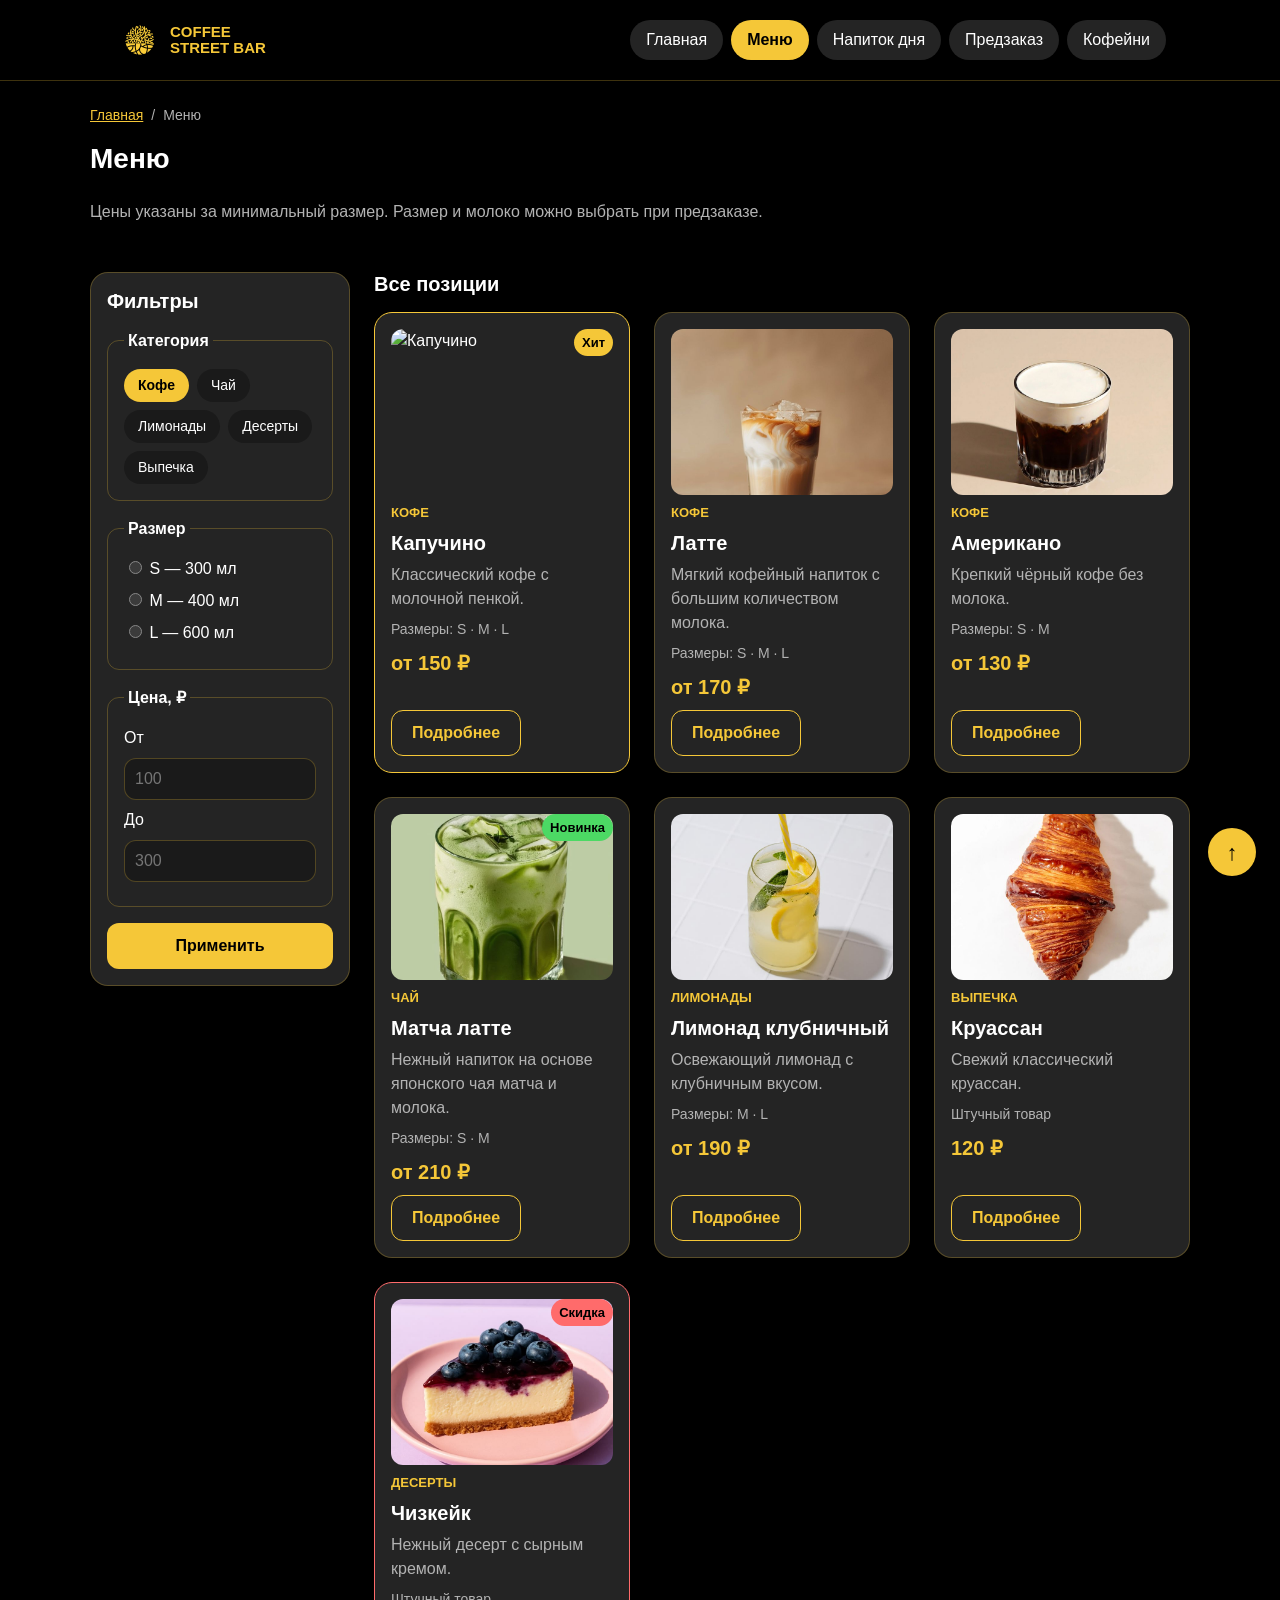
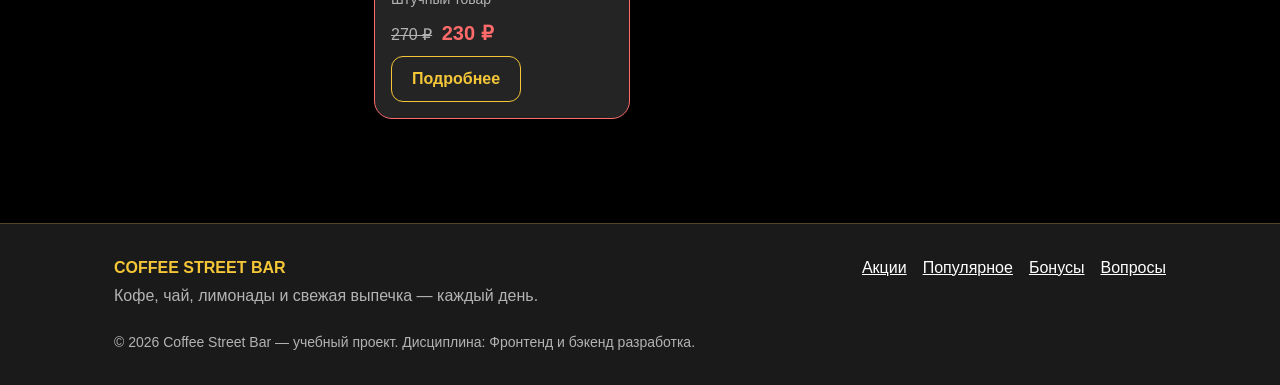
==== commit c2b0331c: "feat: add product photos" ====
--- a/catalog.html
+++ b/catalog.html
@@ -90,7 +90,8 @@
         <div class="products-grid">
           <article class="product-card product-card--featured">
             <span class="product-card__badge product-card__badge--hit">Хит</span>
-            <img class="product-card__image" src="images/cappuccino.svg" alt="Капучино" width="320" height="240">
+            <img class="product-card__image" src="images/cappuccino
+            " alt="Капучино" width="320" height="240">
             <p class="product-card__category">Кофе</p>
             <h3 class="product-card__title">Капучино</h3>
             <p class="product-card__description">Классический кофе с молочной пенкой.</p>
@@ -100,7 +101,7 @@
           </article>
 
           <article class="product-card">
-            <img class="product-card__image" src="images/latte.svg" alt="Латте" width="320" height="240">
+            <img class="product-card__image" src="images/latte.jpg" alt="Латте" width="320" height="240">
             <p class="product-card__category">Кофе</p>
             <h3 class="product-card__title">Латте</h3>
             <p class="product-card__description">Мягкий кофейный напиток с большим количеством молока.</p>
@@ -110,7 +111,7 @@
           </article>
 
           <article class="product-card">
-            <img class="product-card__image" src="images/americano.svg" alt="Американо" width="320" height="240">
+            <img class="product-card__image" src="images/americano.jpg" alt="Американо" width="320" height="240">
             <p class="product-card__category">Кофе</p>
             <h3 class="product-card__title">Американо</h3>
             <p class="product-card__description">Крепкий чёрный кофе без молока.</p>
@@ -121,7 +122,7 @@
 
           <article class="product-card">
             <span class="product-card__badge product-card__badge--new">Новинка</span>
-            <img class="product-card__image" src="images/matcha.svg" alt="Матча латте" width="320" height="240">
+            <img class="product-card__image" src="images/matcha.jpg" alt="Матча латте" width="320" height="240">
             <p class="product-card__category">Чай</p>
             <h3 class="product-card__title">Матча латте</h3>
             <p class="product-card__description">Нежный напиток на основе японского чая матча и молока.</p>
@@ -131,7 +132,7 @@
           </article>
 
           <article class="product-card">
-            <img class="product-card__image" src="images/lemonade.svg" alt="Лимонад клубничный" width="320" height="240">
+            <img class="product-card__image" src="images/lemonade.jpg" alt="Лимонад клубничный" width="320" height="240">
             <p class="product-card__category">Лимонады</p>
             <h3 class="product-card__title">Лимонад клубничный</h3>
             <p class="product-card__description">Освежающий лимонад с клубничным вкусом.</p>
@@ -141,7 +142,7 @@
           </article>
 
           <article class="product-card">
-            <img class="product-card__image" src="images/croissant.svg" alt="Круассан" width="320" height="240">
+            <img class="product-card__image" src="images/croissant.jpg" alt="Круассан" width="320" height="240">
             <p class="product-card__category">Выпечка</p>
             <h3 class="product-card__title">Круассан</h3>
             <p class="product-card__description">Свежий классический круассан.</p>
@@ -152,7 +153,7 @@
 
           <article class="product-card product-card--discount">
             <span class="product-card__badge product-card__badge--sale">Скидка</span>
-            <img class="product-card__image" src="images/cheesecake.svg" alt="Чизкейк" width="320" height="240">
+            <img class="product-card__image" src="images/cheesecake.jpg" alt="Чизкейк" width="320" height="240">
             <p class="product-card__category">Десерты</p>
             <h3 class="product-card__title">Чизкейк</h3>
             <p class="product-card__description">Нежный десерт с сырным кремом.</p>
--- a/css/style.css
+++ b/css/style.css
@@ -1207,3 +1207,8 @@
   background-color: var(--color-success-bg);
   border-radius: var(--radius-sm);
 }
+.product-card__image,
+.product-page__image {
+  aspect-ratio: 4 / 3;
+  object-fit: cover;
+}
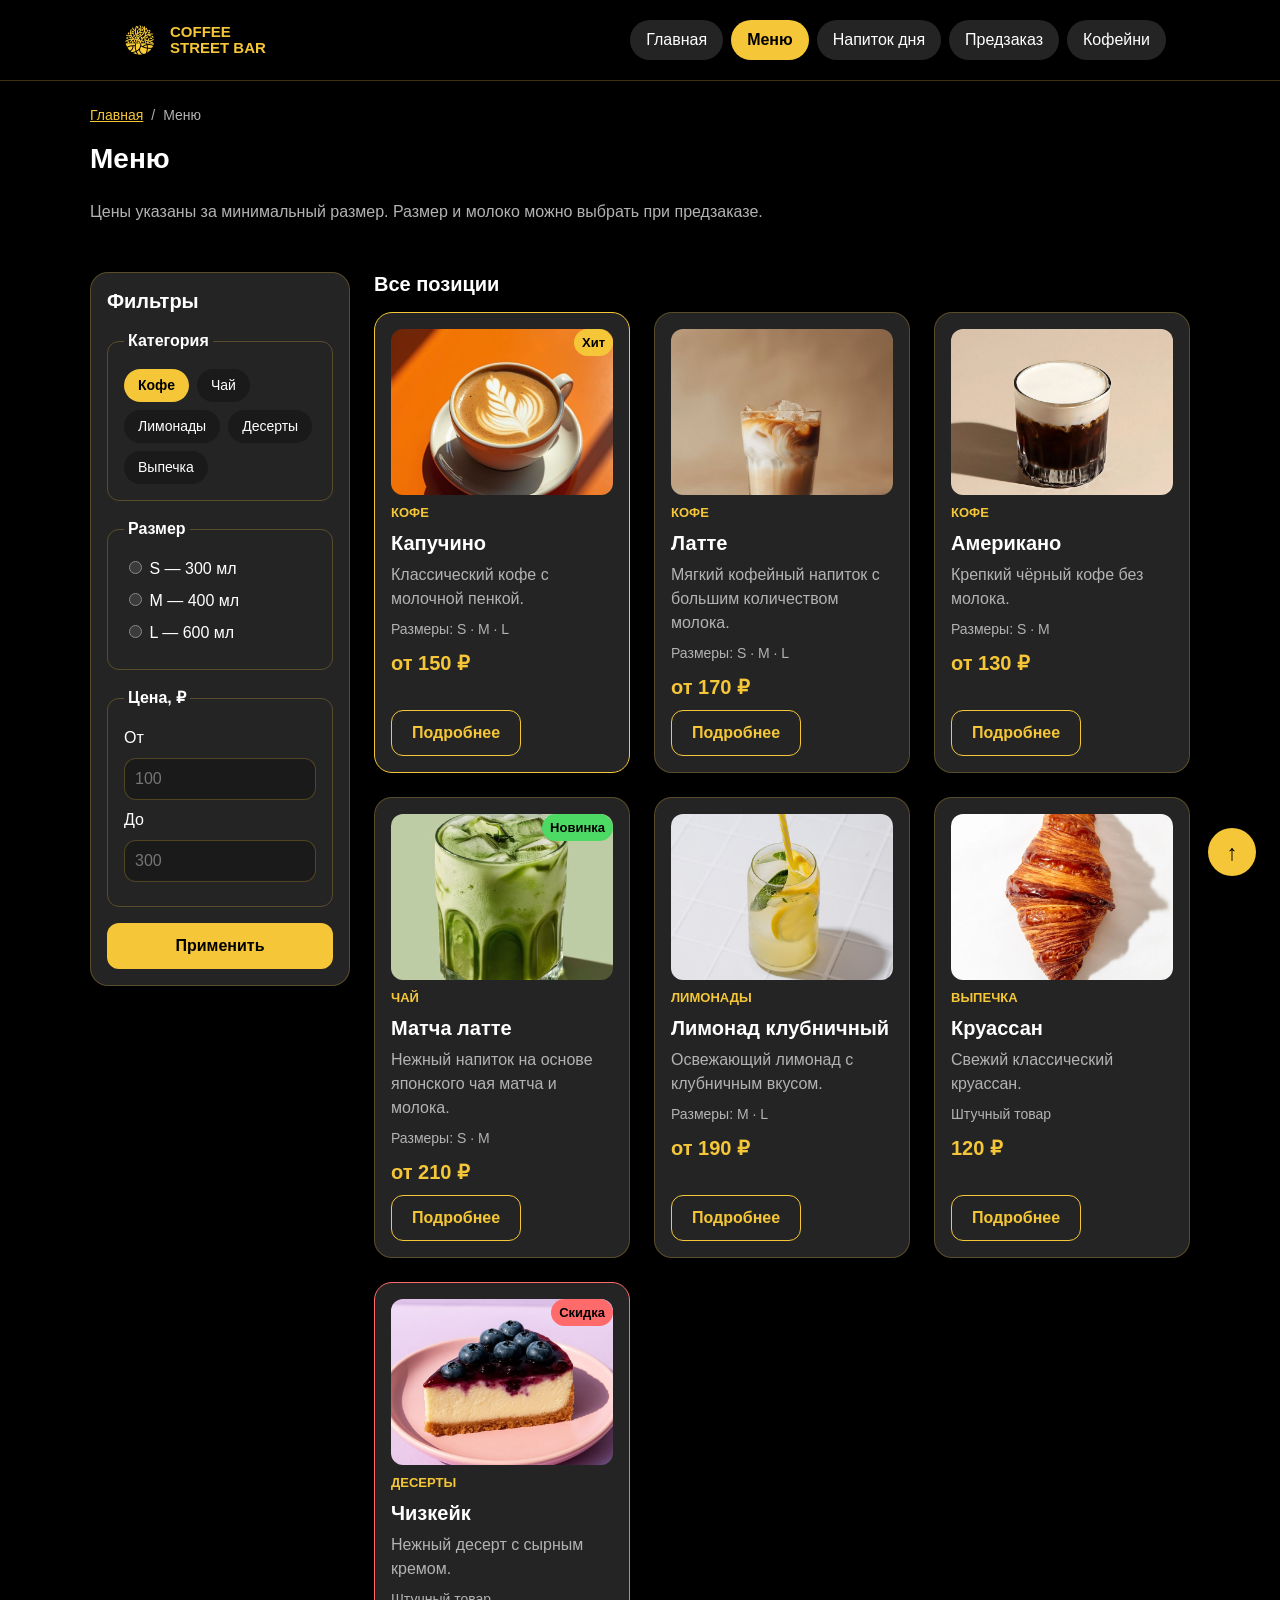
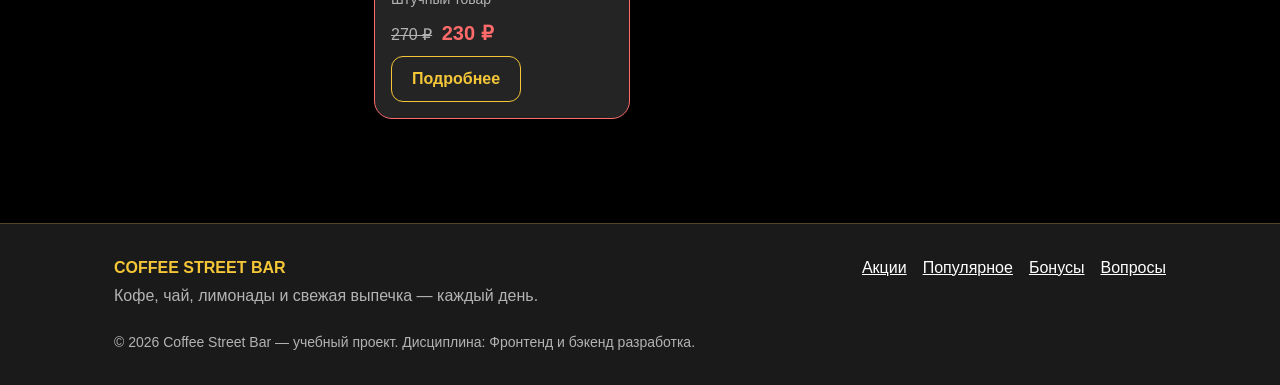
==== commit 5a10b332: "fix: cappuccino image path in catalog" ====
--- a/catalog.html
+++ b/catalog.html
@@ -90,8 +90,7 @@
         <div class="products-grid">
           <article class="product-card product-card--featured">
             <span class="product-card__badge product-card__badge--hit">Хит</span>
-            <img class="product-card__image" src="images/cappuccino
-            " alt="Капучино" width="320" height="240">
+                        <img class="product-card__image" src="images/cappuccino.jpg" alt="Капучино" width="320" height="240">
             <p class="product-card__category">Кофе</p>
             <h3 class="product-card__title">Капучино</h3>
             <p class="product-card__description">Классический кофе с молочной пенкой.</p>
